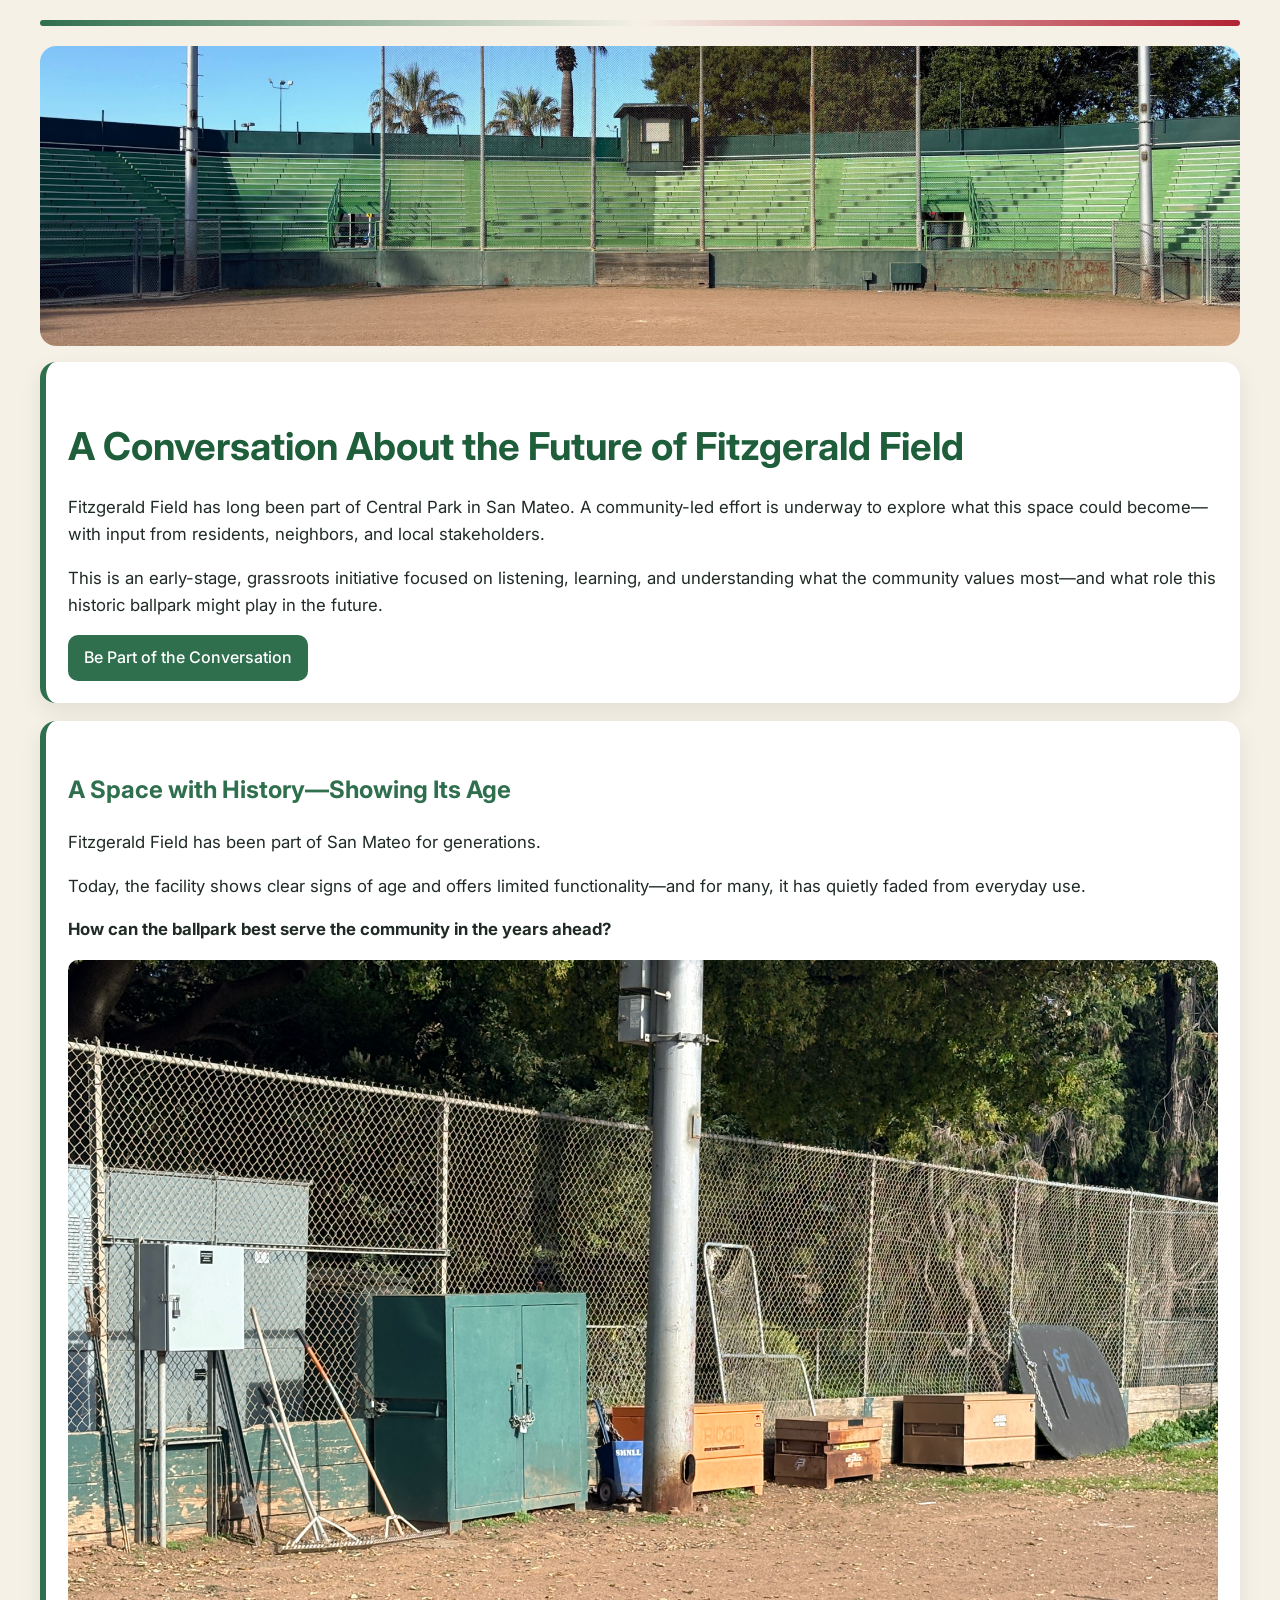
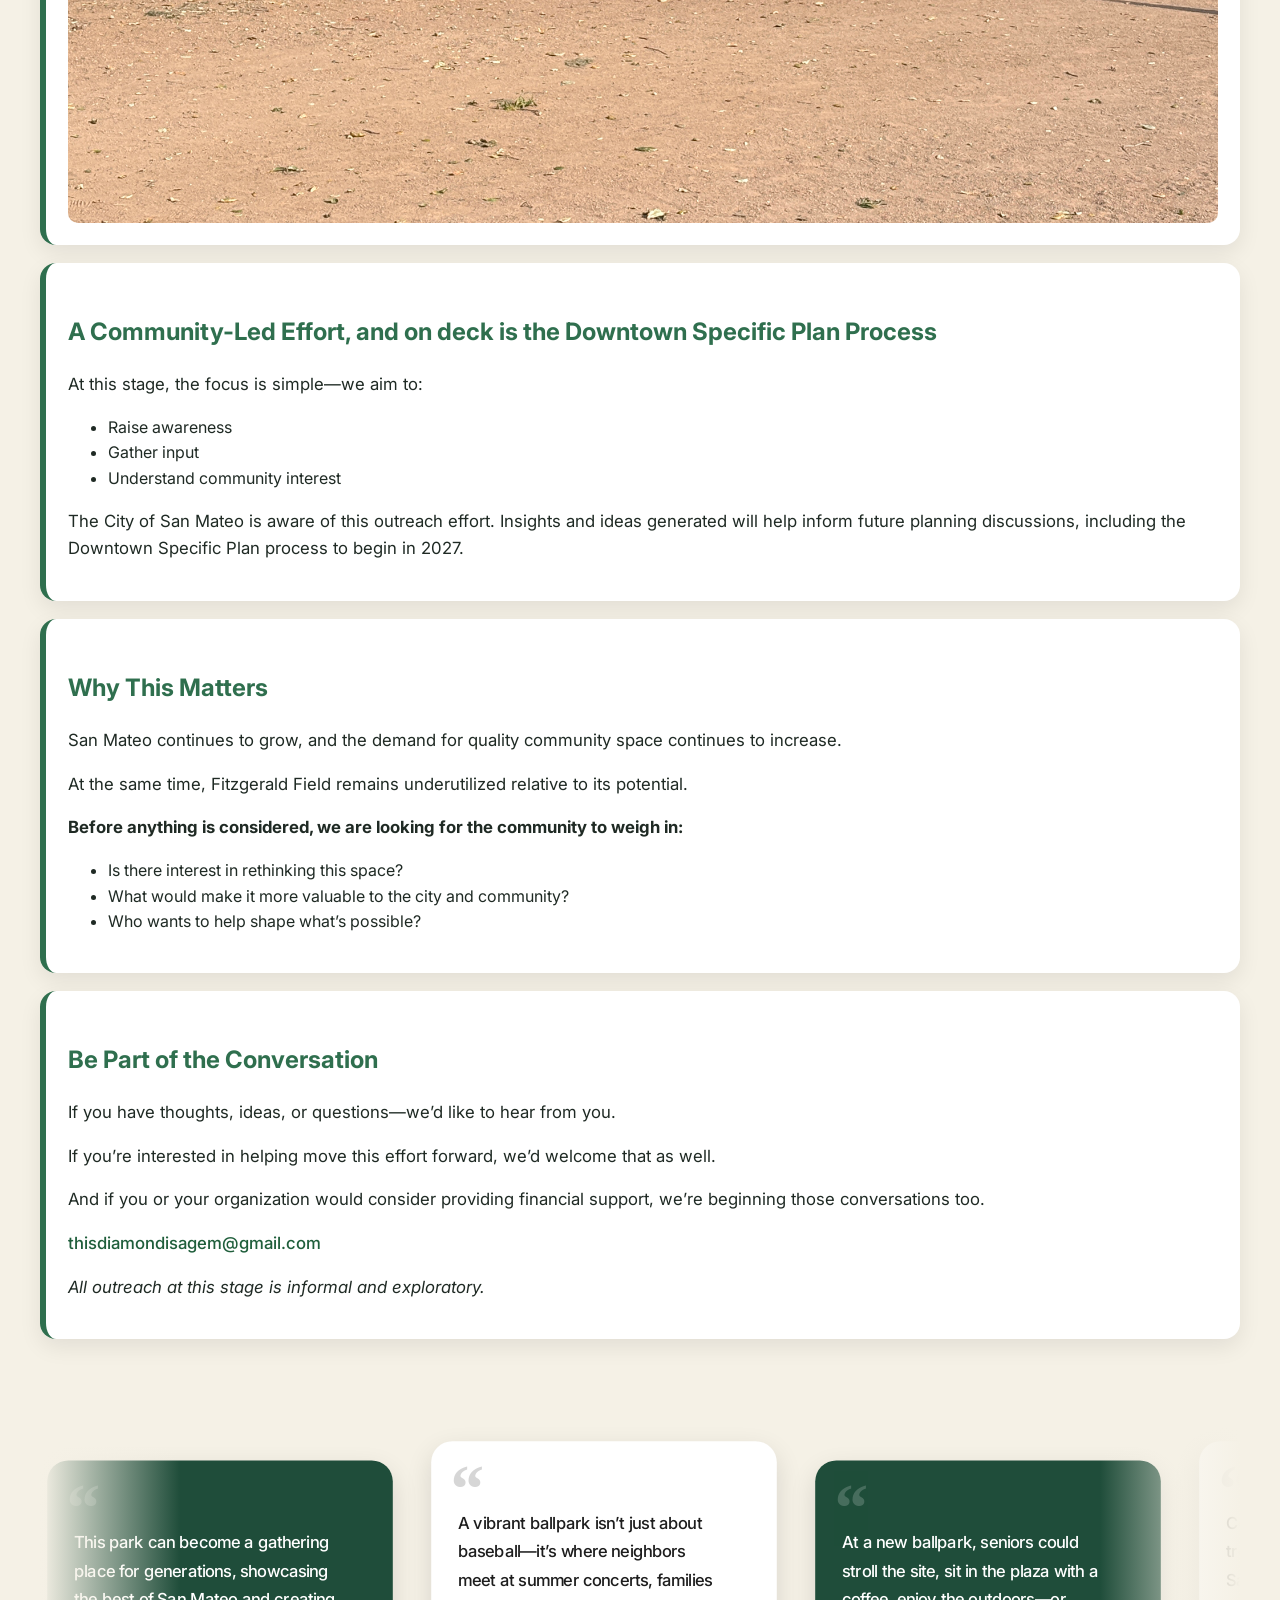
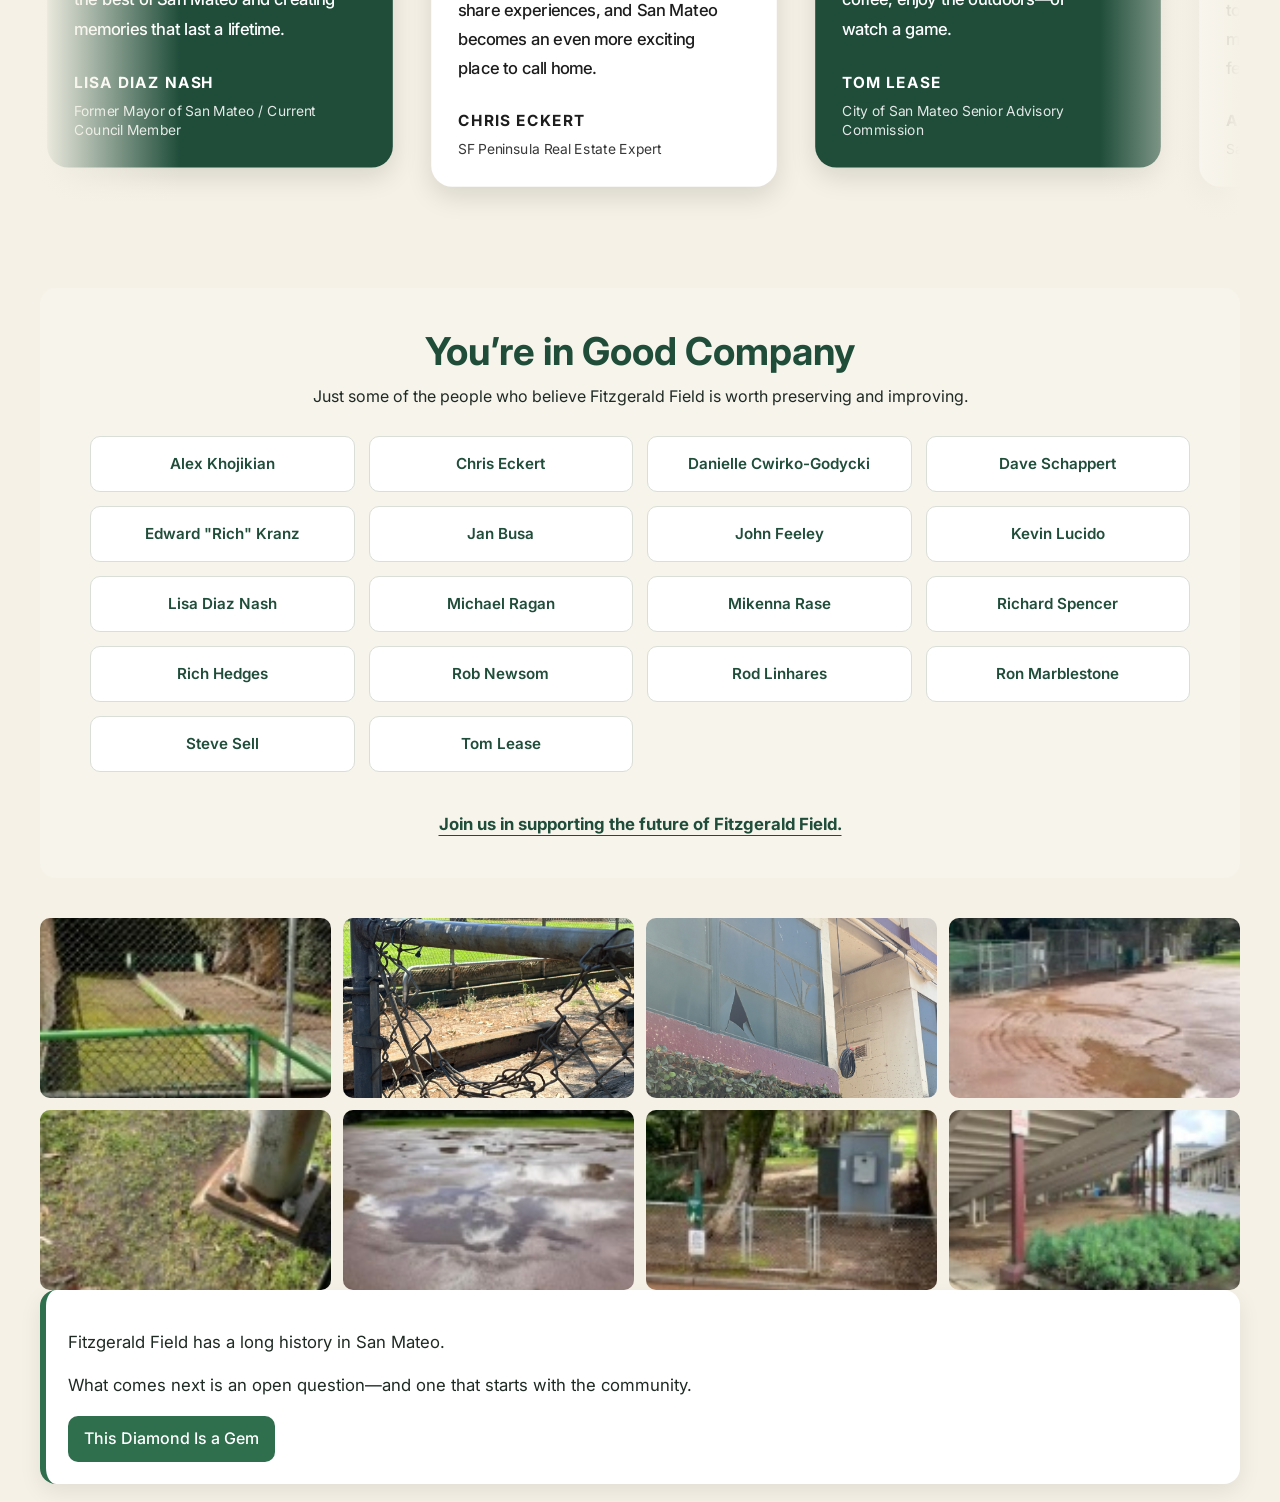
==== index.html @ d3d5087d "Update index.html" ====
<!DOCTYPE html>
<html lang="en">
<head>
  <meta charset="UTF-8" />
  <meta name="viewport" content="width=device-width, initial-scale=1.0"/>
  <title>This Diamond Is a Gem</title>
  <link rel="preload" as="image" href="field.jpg" fetchpriority="high">
  <link rel="preconnect" href="https://fonts.googleapis.com">
  <link rel="preconnect" href="https://fonts.gstatic.com" crossorigin>
  <link href="https://fonts.googleapis.com/css2?family=Inter:wght@400;500;600;700&display=swap" rel="stylesheet">
  <link rel="stylesheet" href="style.css">

  <style>
    .photo-grid {
      display: grid;
      grid-template-columns: repeat(4, 1fr);
      gap: 12px;
      margin-top: 40px;
    }

    .photo-grid img {
      width: 100%;
      height: 180px;
      object-fit: cover;
      border-radius: 10px;
    }

    @media (max-width: 768px) {
      .photo-grid {
        grid-template-columns: repeat(2, 1fr);
      }
    }

    /* QUOTE CAROUSEL */

    .quote-carousel-section {
      width: 100%;
      overflow: hidden;
      margin: 60px 0;
      position: relative;
    }

    .quote-carousel-track {
      display: flex;
      gap: 24px;
      width: max-content;
      animation: scrollQuotes 60s linear infinite;
      padding: 10px 0;
    }

    .quote-carousel-track:hover {
      animation-play-state: paused;
    }

    .quote-card {
      width: 360px;
      min-width: 360px;
      max-width: 360px;
      border-radius: 22px;
      padding: 34px 28px 28px;
      box-sizing: border-box;
      position: relative;
      display: flex;
      flex-direction: column;
      justify-content: space-between;
      min-height: 320px;
      box-shadow: 0 10px 28px rgba(0,0,0,0.12);
    }

    .quote-card.green {
      background: #1f4d3a;
      color: white;
    }

    .quote-card.white {
      background: white;
      color: #1d1d1d;
    }

    .quote-mark {
      font-size: 70px;
      line-height: 1;
      opacity: 0.18;
      position: absolute;
      top: 16px;
      left: 20px;
      font-weight: 700;
    }

    .quote-text {
      font-size: 1.08rem;
      line-height: 1.75;
      font-weight: 500;
      margin-top: 36px;
      margin-bottom: 28px;
      position: relative;
      z-index: 2;
    }

    .quote-attribution {
      margin-top: auto;
    }

    .quote-name {
      font-size: 1rem;
      font-weight: 700;
      margin-bottom: 6px;
    }

    .quote-role {
      font-size: 0.9rem;
      line-height: 1.45;
      opacity: 0.88;
    }

    @keyframes scrollQuotes {
      0% {
        transform: translateX(0);
      }

      100% {
        transform: translateX(-50%);
      }
    }

    @media (max-width: 768px) {
      .quote-card {
        width: 300px;
        min-width: 300px;
        max-width: 300px;
        min-height: 340px;
      }

      .quote-text {
        font-size: 1rem;
      }
    }

    /* SUPPORTERS SECTION */

    .supporters-section {
      margin: 40px 0;
      padding: 40px 20px;
      background: #f7f4ec;
      border-radius: 16px;
      text-align: center;
      font-family: inherit;
      box-sizing: border-box;
    }

    .supporters-section h2 {
      color: #1f4d3a;
      font-family: inherit;
      font-size: clamp(1.7rem, 3vw, 2.4rem);
      line-height: 1.2;
      margin: 0 0 10px;
    }

    .supporters-subtitle {
      margin: 0 0 28px;
      font-size: 1rem;
      line-height: 1.5;
    }

    .supporters-grid {
      display: grid;
      grid-template-columns: repeat(4, minmax(0, 1fr));
      gap: 14px;
      max-width: 1100px;
      margin: 0 auto 30px;
      text-align: center;
    }

    .supporter-card {
      position: relative;
      overflow: visible;
      z-index: 1;
      background: #ffffff;
      border: 1px solid #d9ded7;
      border-radius: 10px;
      padding: 0;
      min-width: 0;
      box-sizing: border-box;
      color: #1f4d3a;
      text-align: center;
    }

    .supporter-card summary {
      list-style: none;
      cursor: pointer;
      display: flex;
      align-items: center;
      justify-content: center;
      min-height: 54px;
      padding: 12px 8px;
      box-sizing: border-box;
      color: #1f4d3a;
      font-family: inherit;
      font-size: 0.95rem;
      font-weight: 600;
      line-height: 1.3;
      overflow-wrap: anywhere;
    }

    .supporter-card summary::-webkit-details-marker {
      display: none;
    }

    .supporter-card summary::marker {
      content: "";
    }

    .supporter-card:hover,
    .supporter-card:focus-within,
    .supporter-card[open] {
      border-color: #1f4d3a;
      z-index: 100;
    }

    .supporter-popup {
      display: none;
      position: absolute;
      top: calc(100% + 7px);
      left: 50%;
      transform: translateX(-50%);
      width: max-content;
      max-width: min(300px, 80vw);
      box-sizing: border-box;
      padding: 14px 16px;
      border-radius: 10px;
      background: #1f4d3a;
      color: #ffffff;
      box-shadow: 0 8px 24px rgba(0,0,0,0.22);
      text-align: left;
      font-family: inherit;
      font-size: 0.88rem;
      font-weight: 400;
      line-height: 1.5;
      white-space: normal;
      z-index: 1000;
    }

    .supporter-popup strong {
      display: block;
      margin-bottom: 6px;
      font-size: 0.95rem;
      font-weight: 700;
    }

    /* DESKTOP: reliably display the title while hovering. */
@media (hover: hover) and (pointer: fine) {
  .supporters-grid .supporter-card:hover > .supporter-popup,
  .supporters-grid .supporter-card:focus-within > .supporter-popup {
    display: block !important;
    visibility: visible !important;
    opacity: 1 !important;
  }
}

/* TOUCHSCREEN: display the title when the card is open. */
.supporters-grid .supporter-card[open] > .supporter-popup {
  display: block !important;
  visibility: visible !important;
  opacity: 1 !important;
}

    .supporters-cta {
      display: inline-block;
      margin-top: 10px;
      color: #1f4d3a;
      font-family: inherit;
      font-size: 1.05rem;
      font-weight: 700;
      line-height: 1.5;
      text-decoration: underline;
      text-decoration-thickness: 1px;
      text-underline-offset: 5px;
    }

    .supporters-cta:hover {
      color: #326b50;
    }

    @media (max-width: 768px) {
      .supporters-section {
        padding: 24px 12px;
      }

      .supporters-grid {
        grid-template-columns: repeat(2, minmax(0, 1fr));
        gap: 8px;
      }

      .supporter-card summary {
        min-height: 48px;
        padding: 9px 5px;
        font-size: 0.88rem;
      }

      .supporters-cta {
        font-size: 1rem;
      }
    }
  </style>
</head>

<body>

<div class="container">

  <div class="accent-bar"></div>

  <!-- HERO -->
  <section class="hero">
    <img src="field.jpg" alt="Fitzgerald Field" fetchpriority="high" loading="eager">
    <div class="overlay"></div>

    <div class="hero-content">
      <h1>A Conversation About the Future of Fitzgerald Field</h1>

      <p>
        Fitzgerald Field has long been part of Central Park in San Mateo. A community-led effort is underway to explore what this space could become—with input from residents, neighbors, and local stakeholders.
      </p>

      <p>
        This is an early-stage, grassroots initiative focused on listening, learning, and understanding what the community values most—and what role this historic ballpark might play in the future.
      </p>

      <a href="mailto:thisdiamondisagem@gmail.com" class="btn">Be Part of the Conversation</a>
    </div>
  </section>

  <!-- REALITY -->
  <section class="card section">
    <h2>A Space with History—Showing Its Age</h2>

    <p>Fitzgerald Field has been part of San Mateo for generations.</p>

    <p>Today, the facility shows clear signs of age and offers limited functionality—and for many, it has quietly faded from everyday use.</p>

    <p><strong>How can the ballpark best serve the community in the years ahead?</strong></p>

    <img src="foulpole.jpeg" class="image" alt="Foul pole at Fitzgerald Field">
  </section>

  <!-- COMMUNITY EFFORT -->
  <section class="card section">
    <h2>A Community-Led Effort, and on deck is the Downtown Specific Plan Process</h2>

    <p>At this stage, the focus is simple—we aim to:</p>

    <ul>
      <li>Raise awareness</li>
      <li>Gather input</li>
      <li>Understand community interest</li>
    </ul>

    <p>The City of San Mateo is aware of this outreach effort. Insights and ideas generated will help inform future planning discussions, including the Downtown Specific Plan process to begin in 2027.</p>
  </section>

  <!-- WHY NOW -->
  <section class="card section">
    <h2>Why This Matters</h2>

    <p>San Mateo continues to grow, and the demand for quality community space continues to increase.</p>

    <p>At the same time, Fitzgerald Field remains underutilized relative to its potential.</p>

    <p><strong>Before anything is considered, we are looking for the community to weigh in:</strong></p>

    <ul>
      <li>Is there interest in rethinking this space?</li>
      <li>What would make it more valuable to the city and community?</li>
      <li>Who wants to help shape what’s possible?</li>
    </ul>
  </section>

  <!-- Be Part of the Conversation -->
  <section class="card section">
    <h2>Be Part of the Conversation</h2>

    <p>If you have thoughts, ideas, or questions—we’d like to hear from you.</p>

    <p>If you’re interested in helping move this effort forward, we’d welcome that as well.</p>

    <p>And if you or your organization would consider providing financial support, we’re beginning those conversations too.</p>

    <p class="email">
      <a href="mailto:thisdiamondisagem@gmail.com">thisdiamondisagem@gmail.com</a>
    </p>

    <p><em>All outreach at this stage is informal and exploratory.</em></p>
  </section>

  <!-- QUOTE CAROUSEL -->
  <section class="quote-carousel-section">

    <div class="quote-carousel-track">

      <!-- 1 -->
      <div class="quote-card green">
        <div class="quote-mark">“</div>

        <div class="quote-text">
          This park can become a gathering place for generations, showcasing the best of San Mateo and creating memories that last a lifetime.
        </div>

        <div class="quote-attribution">
          <div class="quote-name">Lisa Diaz Nash</div>
          <div class="quote-role">
            Former Mayor of San Mateo / Current Council Member
          </div>
        </div>
      </div>

      <!-- 2 -->
      <div class="quote-card white">
        <div class="quote-mark">“</div>

        <div class="quote-text">
          A vibrant ballpark isn’t just about baseball—it’s where neighbors meet at summer concerts, families share experiences, and San Mateo becomes an even more exciting place to call home.
        </div>

        <div class="quote-attribution">
          <div class="quote-name">Chris Eckert</div>
          <div class="quote-role">
            SF Peninsula Real Estate Expert
          </div>
        </div>
      </div>

      <!-- 3 -->
      <div class="quote-card green">
        <div class="quote-mark">“</div>

        <div class="quote-text">
          At a new ballpark, seniors could stroll the site, sit in the plaza with a coffee, enjoy the outdoors—or watch a game.
        </div>

        <div class="quote-attribution">
          <div class="quote-name">Tom Lease</div>
          <div class="quote-role">
            City of San Mateo Senior Advisory Commission
          </div>
        </div>
      </div>

      <!-- 4 -->
      <div class="quote-card white">
        <div class="quote-mark">“</div>

        <div class="quote-text">
          Central Park is perhaps the most treasured and visited public park in San Mateo and holds special value to the community due to its unique mix of amenities and historic features.
        </div>

        <div class="quote-attribution">
          <div class="quote-name">Alex Khojikian</div>
          <div class="quote-role">
            San Mateo City Manager
          </div>
        </div>
      </div>

      <!-- 5 -->
      <div class="quote-card green">
        <div class="quote-mark">“</div>

        <div class="quote-text">
          The ballpark has long been an important part of San Mateo’s community identity and downtown character.
        </div>

        <div class="quote-attribution">
          <div class="quote-name">Mikenna Rase</div>
          <div class="quote-role">
            Community Member, San Mateo
          </div>
        </div>
      </div>

      <!-- 6 -->
      <div class="quote-card white">
        <div class="quote-mark">“</div>

        <div class="quote-text">
          San Mateo deserves a multi-use field that reflects the pride of this community—for all sports, events, and activities.
        </div>

        <div class="quote-attribution">
          <div class="quote-name">Kevin Lucido</div>
          <div class="quote-role">
            40+ year resident of San Mateo
          </div>
        </div>
      </div>

      <!-- DUPLICATES FOR SEAMLESS LOOP -->

      <!-- 1 DUP -->
      <div class="quote-card green">
        <div class="quote-mark">“</div>

        <div class="quote-text">
          This park should be a gathering place for generations, showcasing the best of San Mateo and creating memories that last a lifetime.
        </div>

        <div class="quote-attribution">
          <div class="quote-name">Lisa Diaz Nash</div>
          <div class="quote-role">
            Former Mayor of San Mateo / Current Council Member
          </div>
        </div>
      </div>

      <!-- 2 DUP -->
      <div class="quote-card white">
        <div class="quote-mark">“</div>

        <div class="quote-text">
          A vibrant ballpark isn’t just about baseball—it’s where neighbors meet at summer concerts, families share experiences, and San Mateo becomes an even more exciting place to call home.
        </div>

        <div class="quote-attribution">
          <div class="quote-name">Chris Eckert</div>
          <div class="quote-role">
            SF Peninsula Real Estate Expert
          </div>
        </div>
      </div>

      <!-- 3 DUP -->
      <div class="quote-card green">
        <div class="quote-mark">“</div>

        <div class="quote-text">
          At a new ballpark, seniors would love to stroll the site, sit in the plaza with a coffee, enjoy the outdoors—or watch a game.
        </div>

        <div class="quote-attribution">
          <div class="quote-name">Tom Lease</div>
          <div class="quote-role">
            City of San Mateo Senior Advisory Commission
          </div>
        </div>
      </div>

      <!-- 4 DUP -->
      <div class="quote-card white">
        <div class="quote-mark">“</div>

        <div class="quote-text">
          This new ballpark could be an iconic centerpiece for San Mateo—a community that thrives, lives well, and benefits from smart investments that strengthen our neighborhoods for the long term.
        </div>

        <div class="quote-attribution">
          <div class="quote-name">Alex Khojikian</div>
          <div class="quote-role">
            San Mateo City Manager
          </div>
        </div>
      </div>

      <!-- 5 DUP -->
      <div class="quote-card green">
        <div class="quote-mark">“</div>

        <div class="quote-text">
          The new stadium should be nothing less than the crown jewel of an already star-studded line up of ballparks and community recreation centers throughout the city of San Mateo.
        </div>

        <div class="quote-attribution">
          <div class="quote-name">Marie Sylva</div>
          <div class="quote-role">
            Acting Director of Parks and Recreation, San Mateo
          </div>
        </div>
      </div>

      <!-- 6 DUP -->
      <div class="quote-card white">
        <div class="quote-mark">“</div>

        <div class="quote-text">
          San Mateo deserves a ballpark that reflects the pride of this community—for sports, events, and future generations.
        </div>

        <div class="quote-attribution">
          <div class="quote-name">Kevin Lucido</div>
          <div class="quote-role">
            40+ year resident of San Mateo
          </div>
        </div>
      </div>

    </div>
  </section>

  <!-- SUPPORTERS -->
  <section class="supporters-section">
    <h2>You’re in Good Company</h2>
    <p class="supporters-subtitle">Just some of the people who believe Fitzgerald Field is worth preserving and improving.</p>

    <div class="supporters-grid">

      <details class="supporter-card">
        <summary>Alex Khojikian</summary>
        <div class="supporter-popup"><strong>Alex Khojikian</strong>San Mateo City Manager</div>
      </details>

      <details class="supporter-card">
        <summary>Chris Eckert</summary>
        <div class="supporter-popup"><strong>Chris Eckert</strong>SF Peninsula Real Estate Expert</div>
      </details>

      <details class="supporter-card">
        <summary>Danielle Cwirko-Godycki</summary>
        <div class="supporter-popup"><strong>Danielle Cwirko-Godycki</strong>San Mateo City Councilmember, District 4</div>
      </details>

      <details class="supporter-card">
        <summary>Dave Schappert</summary>
        <div class="supporter-popup"><strong>Chris Eckert</strong>Retired PG&E Troubleman of 40 years, and 50-year resident of San Mateo</div>
      </details>
      
      <details class="supporter-card">
        <summary>Edward "Rich" Kranz</summary>
        <div class="supporter-popup"><strong>Chris Eckert</strong>Chair, City of San Mateo Sustainability and Infrastructure Commission</div>
      </details>
      
      <details class="supporter-card">
        <summary>Jan Busa</summary>
        <div class="supporter-popup"><strong>Chris Eckert</strong>Board of Directors, San Mateo Sister City Toyonaka</div>
      </details>
      
      <details class="supporter-card">
        <summary>John Feeley</summary>
        <div class="supporter-popup"><strong>John Feeley</strong>Board Member, SF Giants Community Fund<br>Minority Owner, Stockton Ports (Minor League Baseball Team)</div>
      </details>

      <details class="supporter-card">
        <summary>Kevin Lucido</summary>
        <div class="supporter-popup"><strong>Kevin Lucido</strong>40+ year resident of San Mateo</div>
      </details>

      <details class="supporter-card">
        <summary>Lisa Diaz Nash</summary>
        <div class="supporter-popup"><strong>Lisa Diaz Nash</strong>Former Mayor of San Mateo / Current Council Member</div>
      </details>

      <details class="supporter-card">
        <summary>Michael Ragan</summary>
        <div class="supporter-popup"><strong>Chris Eckert</strong>President, Beresford Hillsdale Neighborhood Association  </div>
      </details>
      
      <details class="supporter-card">
        <summary>Mikenna Rase</summary>
        <div class="supporter-popup"><strong>Mikenna Rase</strong>Community Member</div>
      </details>

      <details class="supporter-card">
        <summary>Richard Spencer</summary>
        <div class="supporter-popup"><strong>Richard Spencer</strong>Former President, San Mateo Little League American<br>Board of Directors, West Coast Stock Car Motor Sports Hall of Fame</div>
      </details>

      <details class="supporter-card">
        <summary>Rich Hedges</summary>
        <div class="supporter-popup"><strong>Chris Eckert</strong>Former City of San Mateo Council Member
Current Member of San Mateo Police Department Neighborhood Watch Board </div>
      </details>
      
      <details class="supporter-card">
        <summary>Rob Newsom</summary>
        <div class="supporter-popup"><strong>Rob Newsom</strong>San Mateo City Councilmember, District 3; Former Mayor</div>
      </details>

      <details class="supporter-card">
        <summary>Rod Linhares</summary>
        <div class="supporter-popup"><strong>Rod Linhares</strong>District 5 Neighborhood Organizer</div>
      </details>

      <details class="supporter-card">
        <summary>Ron Marblestone</summary>
        <div class="supporter-popup"><strong>Ron Marblestone</strong>Former Planning Commissioner, City of San Mateo<br>Former President, San Mateo Little League American<br>Former President, San Mateo/Belmont Babe Ruth League<br>Partner, Branson, Brinkop, Griffith &amp; Campo</div>
      </details>

      <details class="supporter-card">
        <summary>Steve Sell</summary>
        <div class="supporter-popup"><strong>Steve Sell</strong>Aragon High School Athletic Director</div>
      </details>

      <details class="supporter-card">
        <summary>Tom Lease</summary>
        <div class="supporter-popup"><strong>Tom Lease</strong>City of San Mateo Senior Advisory Commission</div>
      </details>

    </div>

    <a class="supporters-cta" href="mailto:thisdiamondisagem@gmail.com">Join us in supporting the future of Fitzgerald Field.</a>
  </section>

  <!-- PHOTO GRID -->
  <section class="photo-grid">
    <img src="images/photo1.jpg" alt="photo1">
    <img src="images/photo2.jpg" alt="photo2">
    <img src="images/photo3.jpg" alt="photo3">
    <img src="images/photo4.jpg" alt="photo4">
    <img src="images/photo5.jpg" alt="photo5">
    <img src="images/photo6.jpg" alt="photo6">
    <img src="images/photo7.jpg" alt="photo7">
    <img src="images/photo8.jpg" alt="photo8">
  </section>

  <!-- FOOTER -->
  <section class="card section">
    <p>Fitzgerald Field has a long history in San Mateo.</p>

    <p>What comes next is an open question—and one that starts with the community.</p>

    <a href="mailto:thisdiamondisagem@gmail.com" class="btn">This Diamond Is a Gem</a>
  </section>

</div>

<script>
(function () {
  var cards = document.querySelectorAll(
    ".supporters-grid .supporter-card"
  );
  var desktopPointer = window.matchMedia(
    "(hover: hover) and (pointer: fine)"
  );

  function closeAllCards() {
    cards.forEach(function (card) {
      card.removeAttribute("open");
      var popup = card.querySelector(".supporter-popup");
      if (popup) {
        popup.style.removeProperty("display");
      }
    });
  }

  cards.forEach(function (card) {
    var summary = card.querySelector("summary");
    var popup = card.querySelector(".supporter-popup");

    /* Desktop: explicitly show the title on mouse entry. */
    card.addEventListener("mouseenter", function () {
      if (desktopPointer.matches && popup) {
        popup.style.setProperty("display", "block", "important");
      }
    });

    /* Desktop: hide the title when the mouse leaves. */
    card.addEventListener("mouseleave", function () {
      if (desktopPointer.matches && popup) {
        popup.style.removeProperty("display");
        card.removeAttribute("open");
      }
    });

    /* Touchscreen: tap a name to show or hide its title. */
    summary.addEventListener("click", function (event) {
      if (desktopPointer.matches) {
        return;
      }

      event.preventDefault();

      var wasOpen = card.hasAttribute("open");
      closeAllCards();

      if (!wasOpen) {
        card.setAttribute("open", "");
      }
    });
  });

  /* Touchscreen: tap outside the cards to close the title. */
  document.addEventListener("click", function (event) {
    if (
      !desktopPointer.matches &&
      !event.target.closest(".supporters-grid .supporter-card")
    ) {
      closeAllCards();
    }
  });
})();
</script>

</body>
</html>
---- style.css ----
body {
  margin: 0;
  font-family: "Inter", -apple-system, BlinkMacSystemFont, "Segoe UI", Roboto, Arial, sans-serif;
  background: #f5f1e6;
  color: #1f2a24;
  line-height: 1.6;
  overflow-x: hidden;
}

/* Layout */
.container {
  max-width: 1200px;
  margin: 0 auto;
  padding: 0 20px;
  text-align: left;
}

/* Accent bar */
.accent-bar {
  height: 6px;
  background: linear-gradient(
    90deg,
    #2f6f4e,
    #f5f1e6,
    #b22234
  );
  border-radius: 6px;
  margin: 20px 0;
}

/* HERO */
.hero {
  margin-bottom: 18px;
}

.hero img {
  width: 100%;
  height: 300px;
  object-fit: cover;
  border-radius: 16px;
  margin-bottom: 16px;
}

.hero-content {
  background: #ffffff;
  border-radius: 16px;
  padding: 22px;
  box-shadow: 0 8px 22px rgba(0,0,0,0.08);
  border-left: 6px solid #2f6f4e;
  text-align: left;
}

/* HEADINGS */
h1 {
  color: #1f5e3b;
  font-size: 2.4rem;
  margin-bottom: 10px;
  white-space: normal;
}

h2 {
  color: #2f6f4e;
  margin-top: 28px;
}

/* TEXT */
p {
  font-size: 1.05rem;
}

/* CARDS */
.card {
  background: #ffffff;
  border-radius: 16px;
  padding: 22px;
  margin-bottom: 18px;
  box-shadow: 0 8px 22px rgba(0,0,0,0.08);
  border-left: 6px solid #2f6f4e;
}

/* LINKS */
a {
  color: #1f5e3b;
  font-weight: 500;
  text-decoration: none;
}

/* BUTTONS */
button,
.btn {
  display: inline-block;
  background: #2f6f4e;
  color: #fff;
  border: none;
  padding: 10px 16px;
  border-radius: 10px;
  cursor: pointer;
  text-decoration: none;
  transition: background 0.25s ease;
}

button:hover,
.btn:hover {
  background: #24573c;
}

/* IMAGES */
img {
  max-width: 100%;
  height: auto;
  display: block;
  border-radius: 10px;
}

/* =========================================================
   QUOTE CAROUSEL
========================================================= */

.quote-carousel-section {
  position: relative;
  margin: 90px 0 80px;
  overflow: hidden;
  padding: 14px 0;
}

/* Edge fades */
.quote-carousel-section::before,
.quote-carousel-section::after {
  content: "";
  position: absolute;
  top: 0;
  width: 140px;
  height: 100%;
  z-index: 10;
  pointer-events: none;
}

.quote-carousel-section::before {
  left: 0;
  background: linear-gradient(
    to right,
    #f5f1e6 0%,
    rgba(245,241,230,0) 100%
  );
}

.quote-carousel-section::after {
  right: 0;
  background: linear-gradient(
    to left,
    #f5f1e6 0%,
    rgba(245,241,230,0) 100%
  );
}

/* Track */
.quote-carousel-track {
  display: flex;
  align-items: center;
  gap: 34px;

  width: max-content;

  animation: quoteScroll 120s linear infinite;
}

/* Pause animation on hover */
.quote-carousel-track:hover {
  animation-play-state: paused;
}

/* Quote Cards */
.quote-card {
  width: 760px;
  min-height: 355px;

  border-radius: 30px;
  padding: 56px 60px;

  position: relative;
  overflow: hidden;

  flex-shrink: 0;

  display: flex;
  flex-direction: column;
  justify-content: center;

  box-shadow:
    0 30px 60px rgba(0,0,0,0.08),
    0 10px 24px rgba(0,0,0,0.05);

  transform: scale(0.96);

  transition:
    transform 0.45s ease,
    box-shadow 0.45s ease;
}

/* Subtle lift */
.quote-card:hover {
  transform: scale(0.98) translateY(-4px);

  box-shadow:
    0 36px 72px rgba(0,0,0,0.10),
    0 12px 30px rgba(0,0,0,0.06);
}

/* Green Cards */
.quote-card.green {
  background: #1f5c4a;
  color: #ffffff;
}

/* White Cards */
.quote-card.white {
  background: #ffffff;
  color: #1f5c4a;
}

/* Large Graphic Quote Mark */
.quote-mark {
  position: absolute;

  top: -8px;
  left: 18px;

  font-family: Georgia, serif;
  font-size: 190px;
  line-height: 1;

  opacity: 0.11;

  pointer-events: none;
  user-select: none;
}

/* Quote Text */
.quote-text {
  position: relative;
  z-index: 2;

  font-size: 2.05rem;
  line-height: 1.45;
  font-weight: 500;

  letter-spacing: -0.03em;

  max-width: 92%;
}

/* Attribution */
.quote-attribution {
  position: relative;
  z-index: 2;

  margin-top: 42px;
}

.quote-name {
  font-size: 0.98rem;
  font-weight: 700;
  letter-spacing: 0.08em;
  text-transform: uppercase;
}

.quote-role {
  margin-top: 6px;

  font-size: 0.96rem;
  line-height: 1.45;

  opacity: 0.82;

  max-width: 90%;
}

/* Animation */
@keyframes quoteScroll {

  0% {
    transform: translateX(0);
  }

  100% {
    transform: translateX(-50%);
  }
}

/* PHOTO GRID */
.photo-grid {
  display: grid;
  grid-template-columns: repeat(4, 1fr);
  gap: 12px;
  margin-top: 40px;
}

.photo-grid img {
  width: 100%;
  height: 180px;
  object-fit: cover;
  border-radius: 10px;
}

/* =========================================================
   RESPONSIVE
========================================================= */

@media (max-width: 768px) {

  .photo-grid {
    grid-template-columns: repeat(2, 1fr);
  }

  .hero img {
    height: 220px;
  }

  .quote-carousel-section {
    margin: 70px 0 60px;
  }

  .quote-carousel-section::before,
  .quote-carousel-section::after {
    width: 50px;
  }

  .quote-carousel-track {
    gap: 20px;
  }

  .quote-card {
    width: 84vw;
    min-height: 310px;

    padding: 42px 34px;

    border-radius: 24px;
  }

  .quote-mark {
    font-size: 120px;

    top: 6px;
    left: 10px;
  }

  .quote-text {
    font-size: 1.42rem;
    line-height: 1.5;

    max-width: 100%;
  }

  .quote-attribution {
    margin-top: 30px;
  }

  .quote-name {
    font-size: 0.88rem;
  }

  .quote-role {
    font-size: 0.88rem;
  }
}
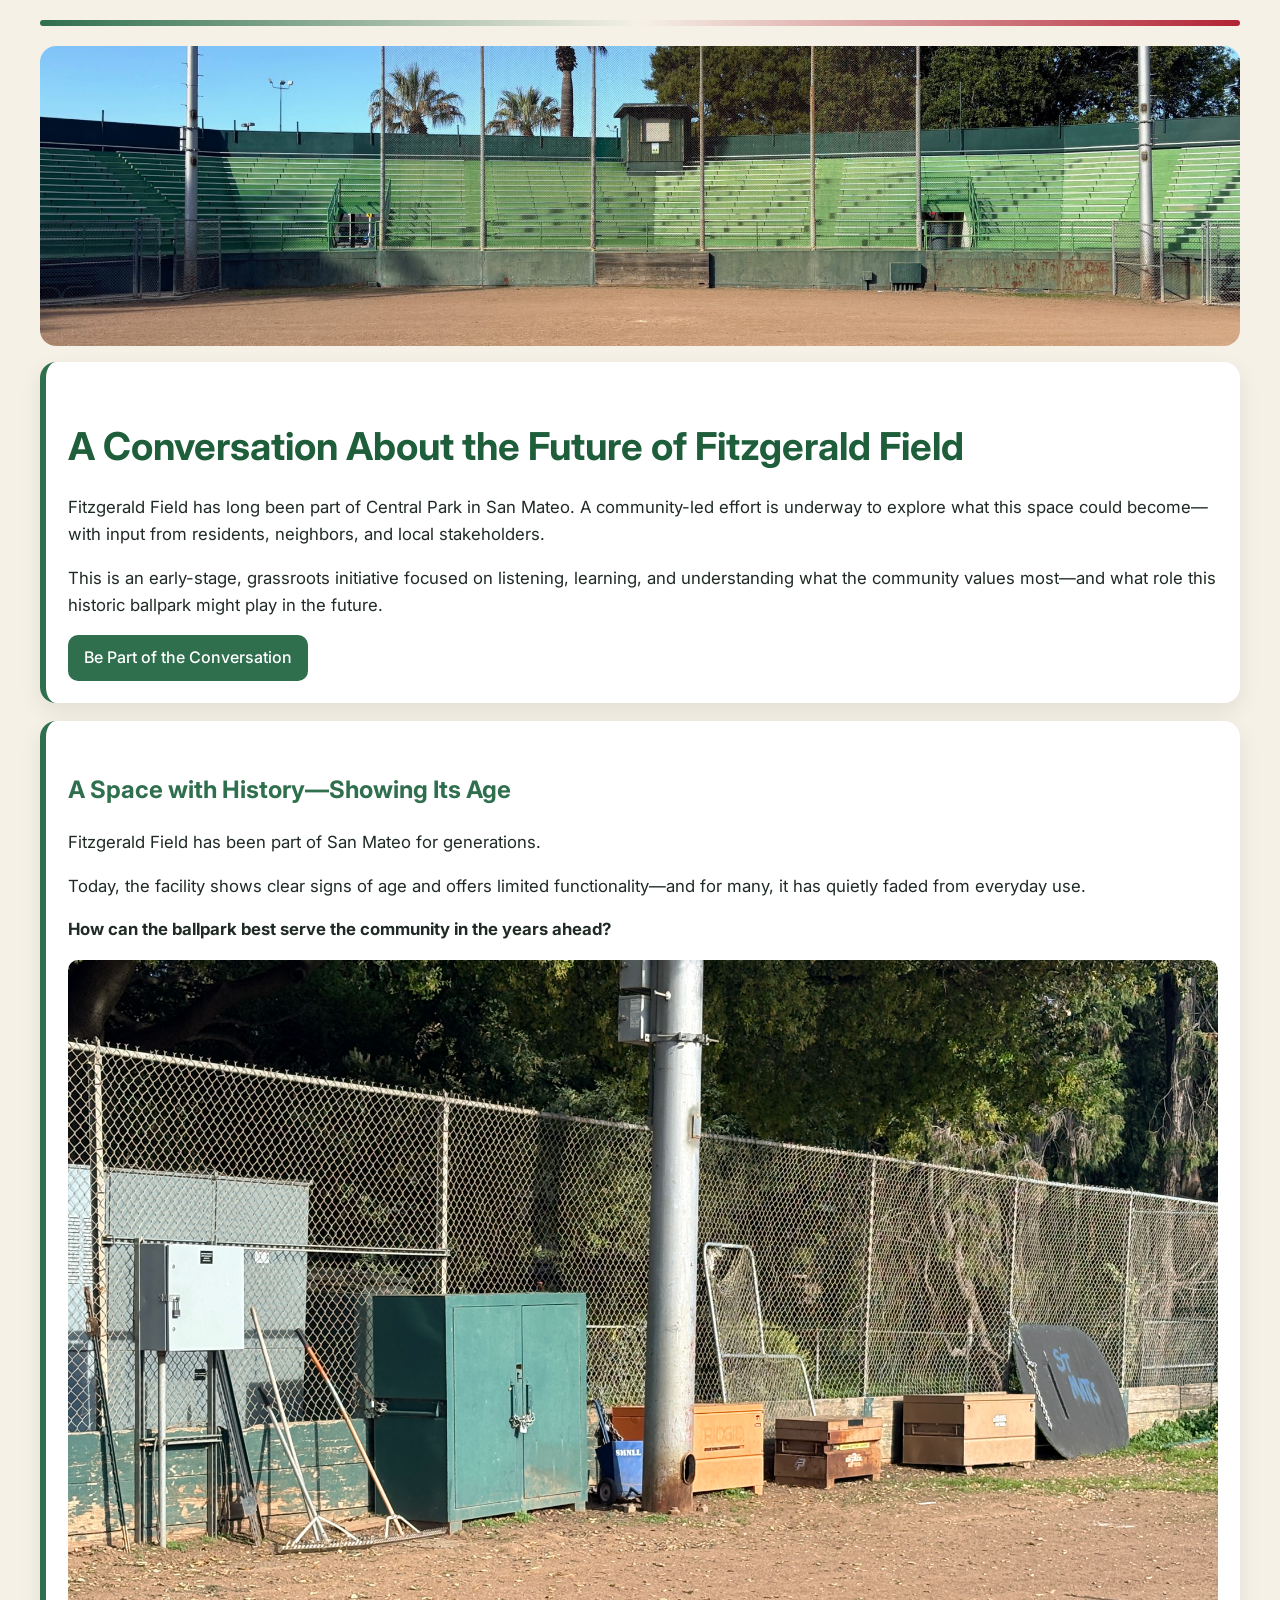
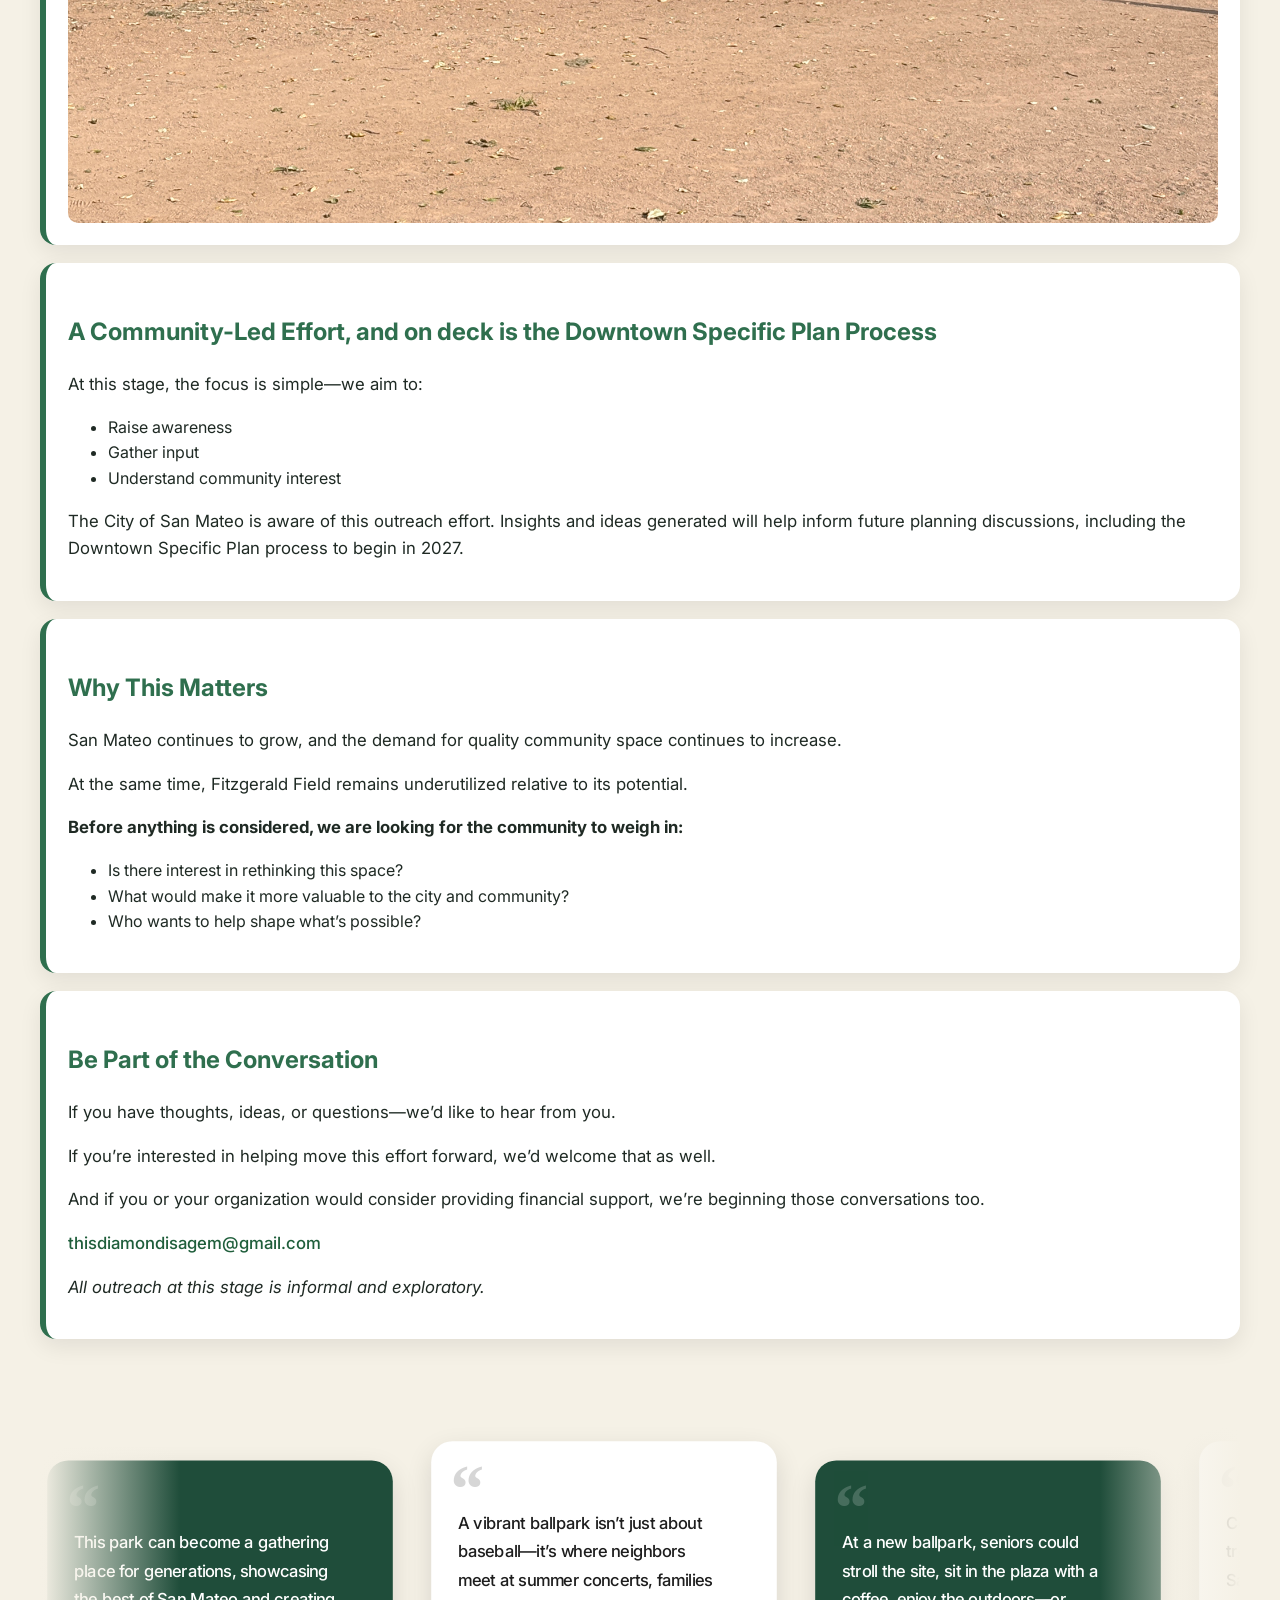
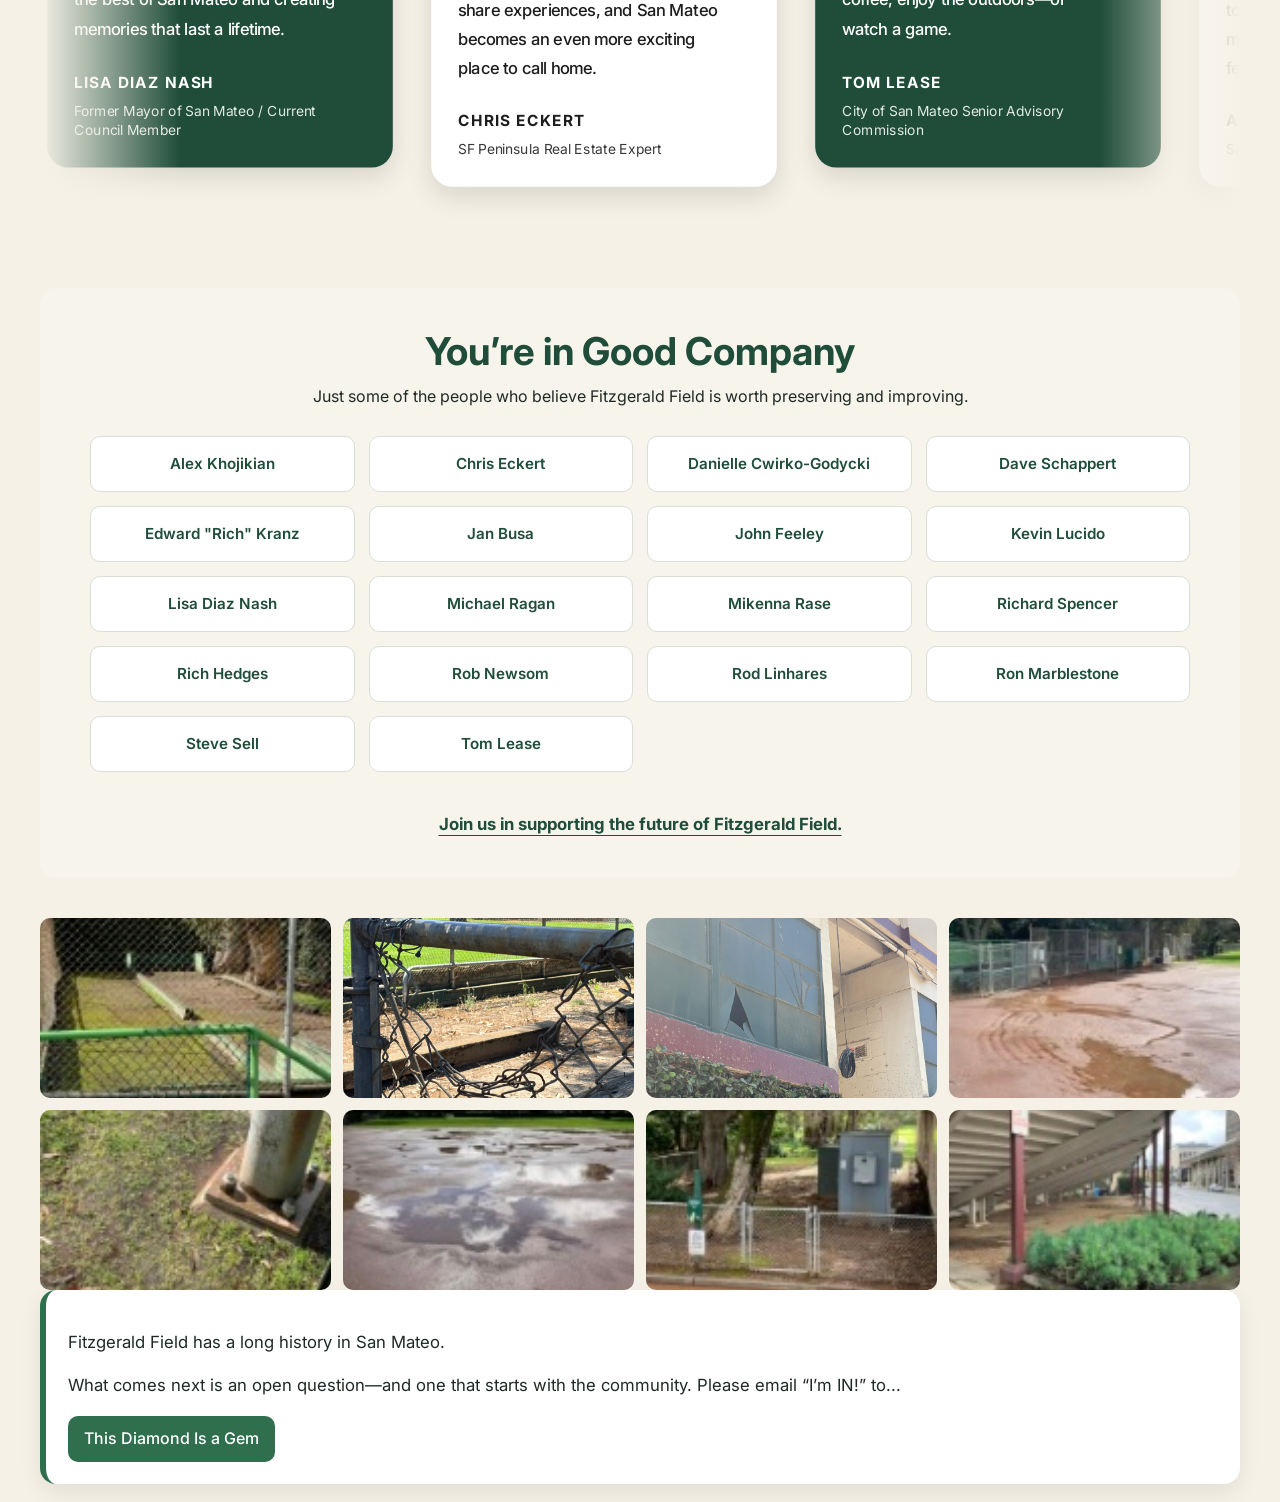
==== commit 1448629d: "Update index.html" ====
--- a/index.html
+++ b/index.html
@@ -714,7 +714,7 @@
   <section class="card section">
     <p>Fitzgerald Field has a long history in San Mateo.</p>
 
-    <p>What comes next is an open question—and one that starts with the community.</p>
+    <p>What comes next is an open question—and one that starts with the community. Please email “I’m IN!” to...</p>
 
     <a href="mailto:thisdiamondisagem@gmail.com" class="btn">This Diamond Is a Gem</a>
   </section>
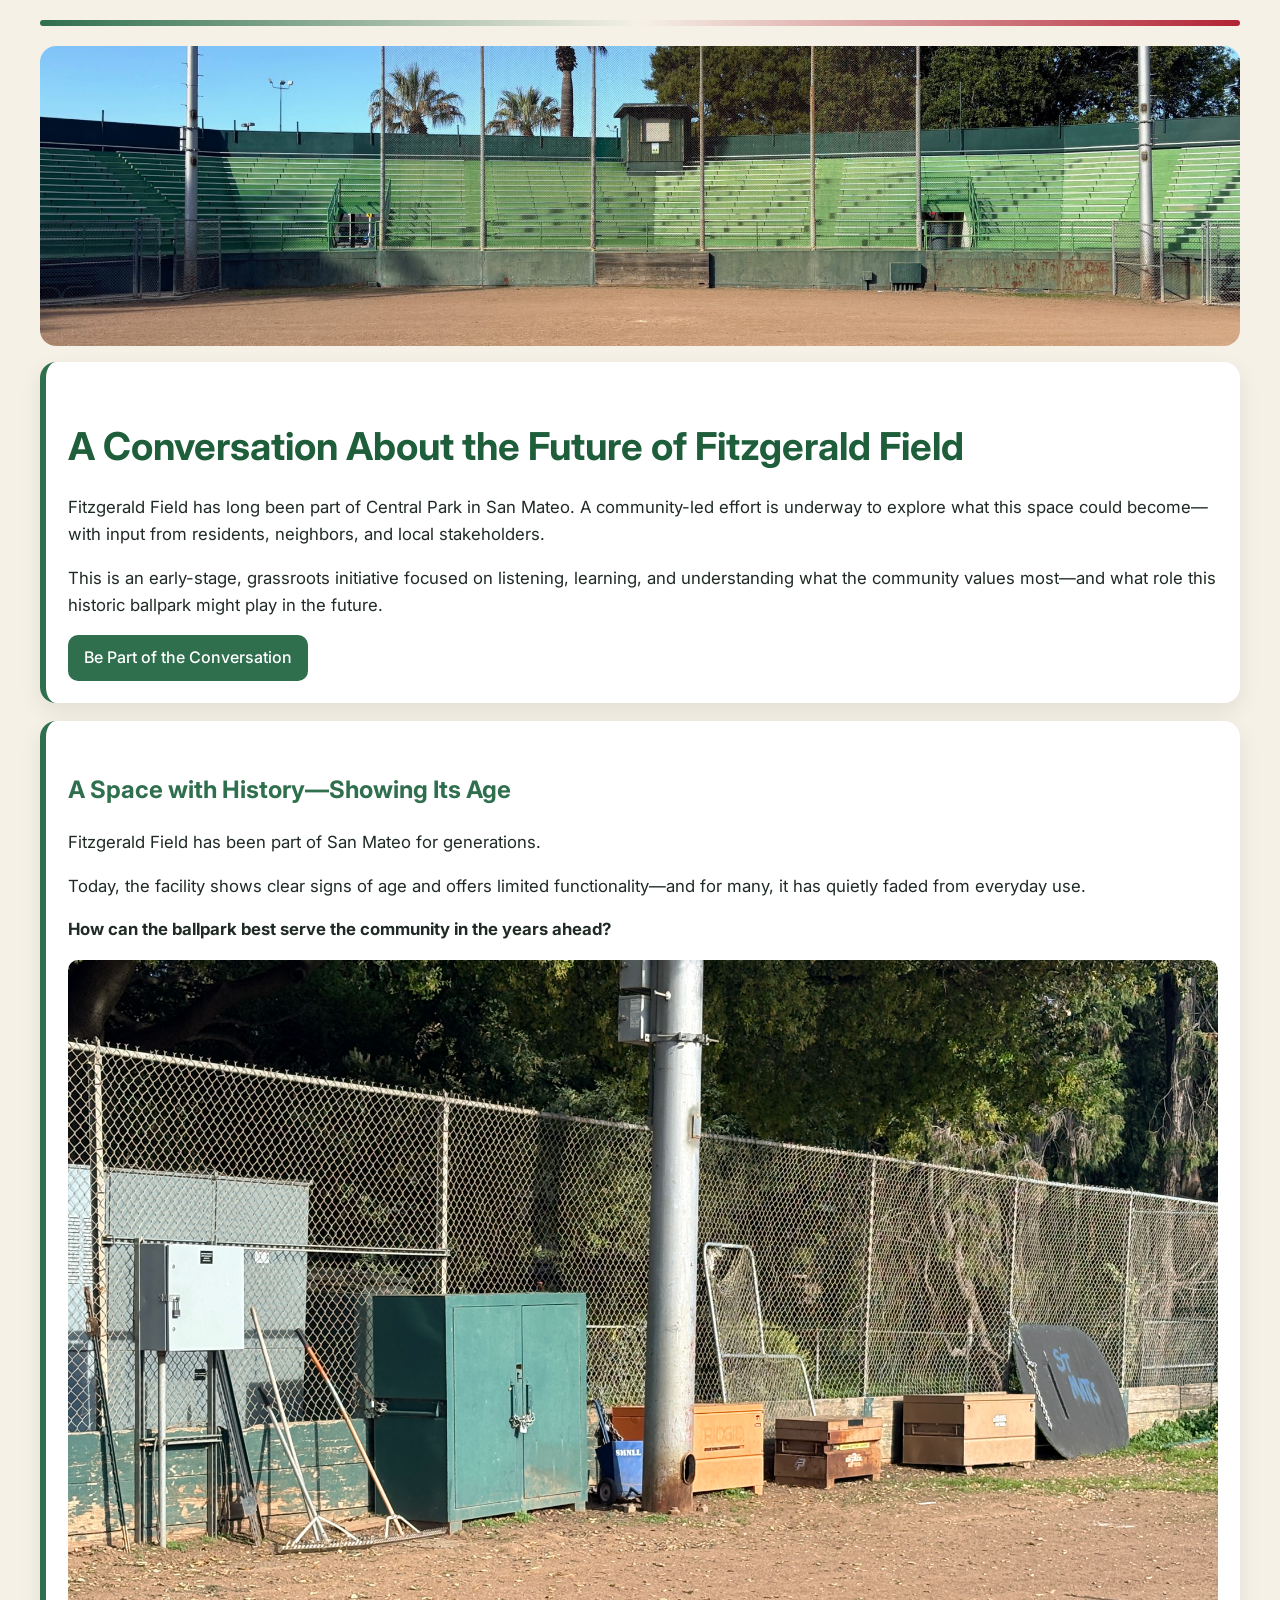
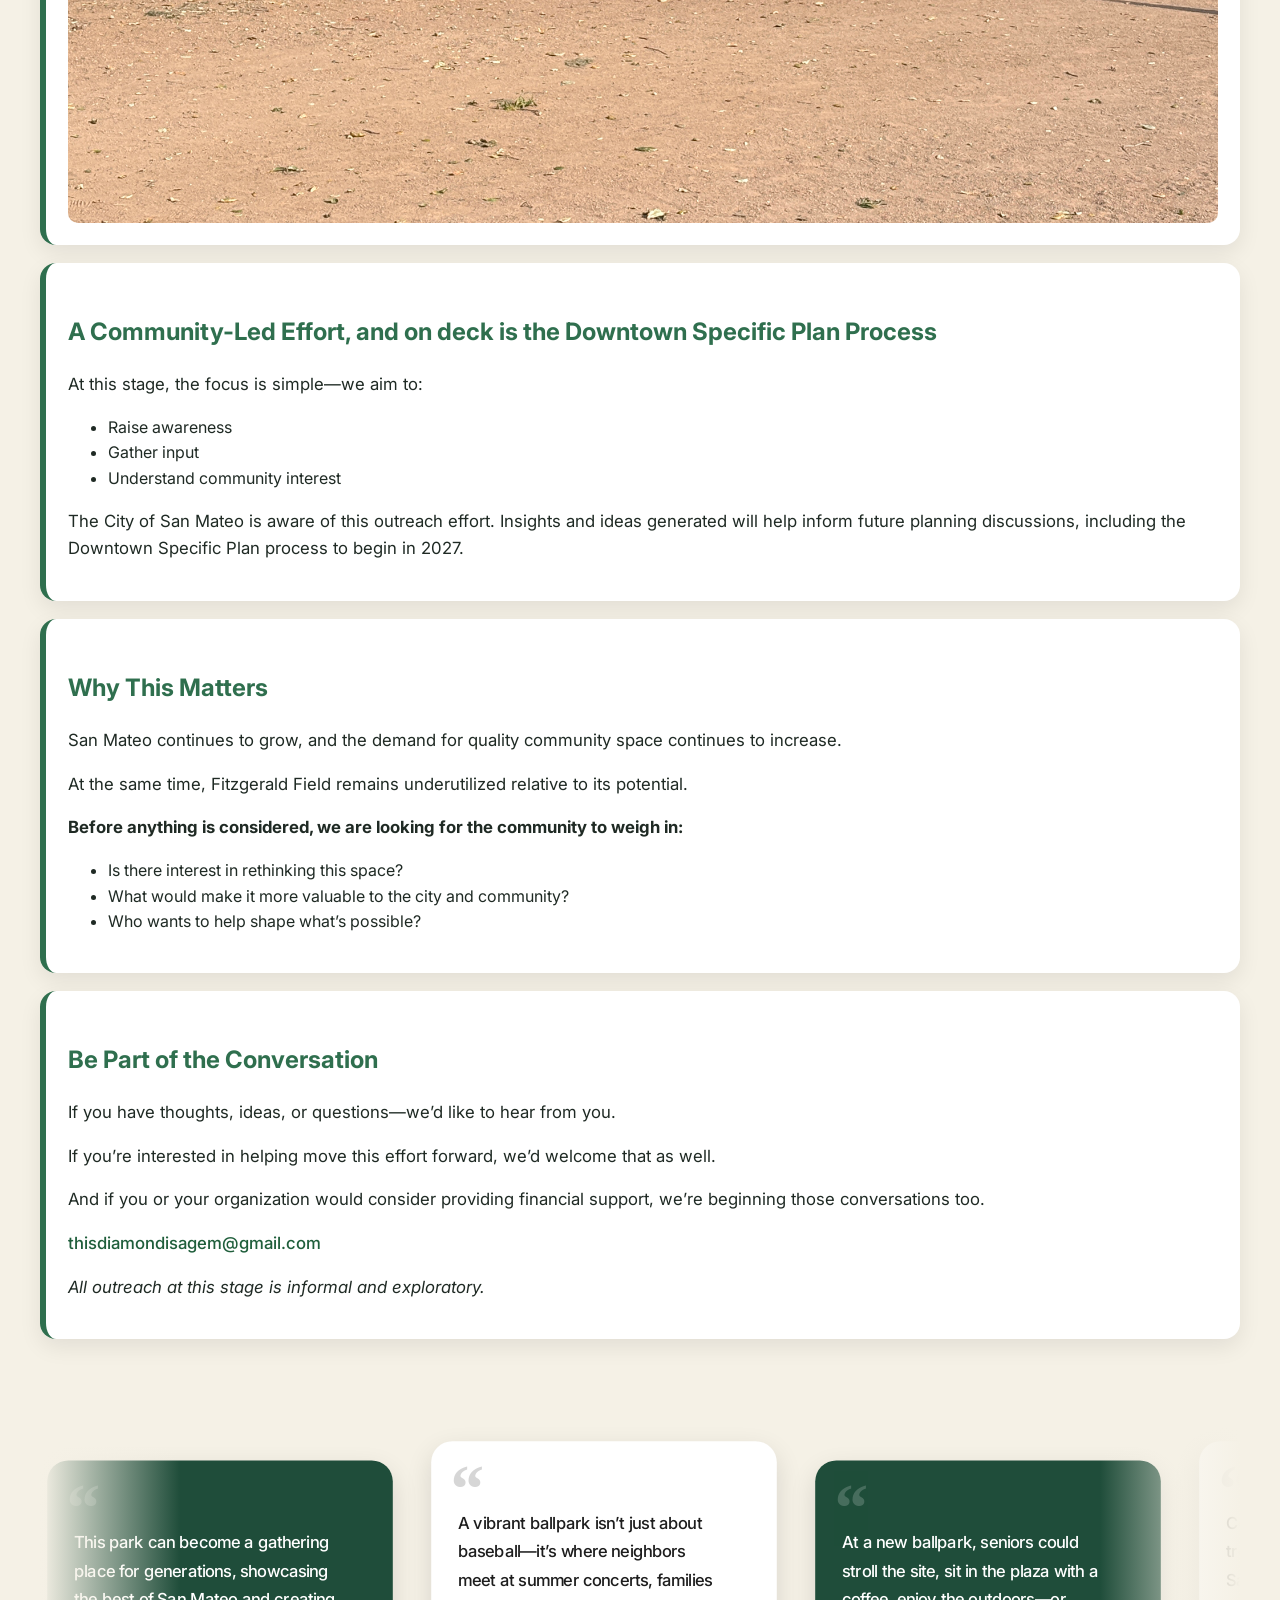
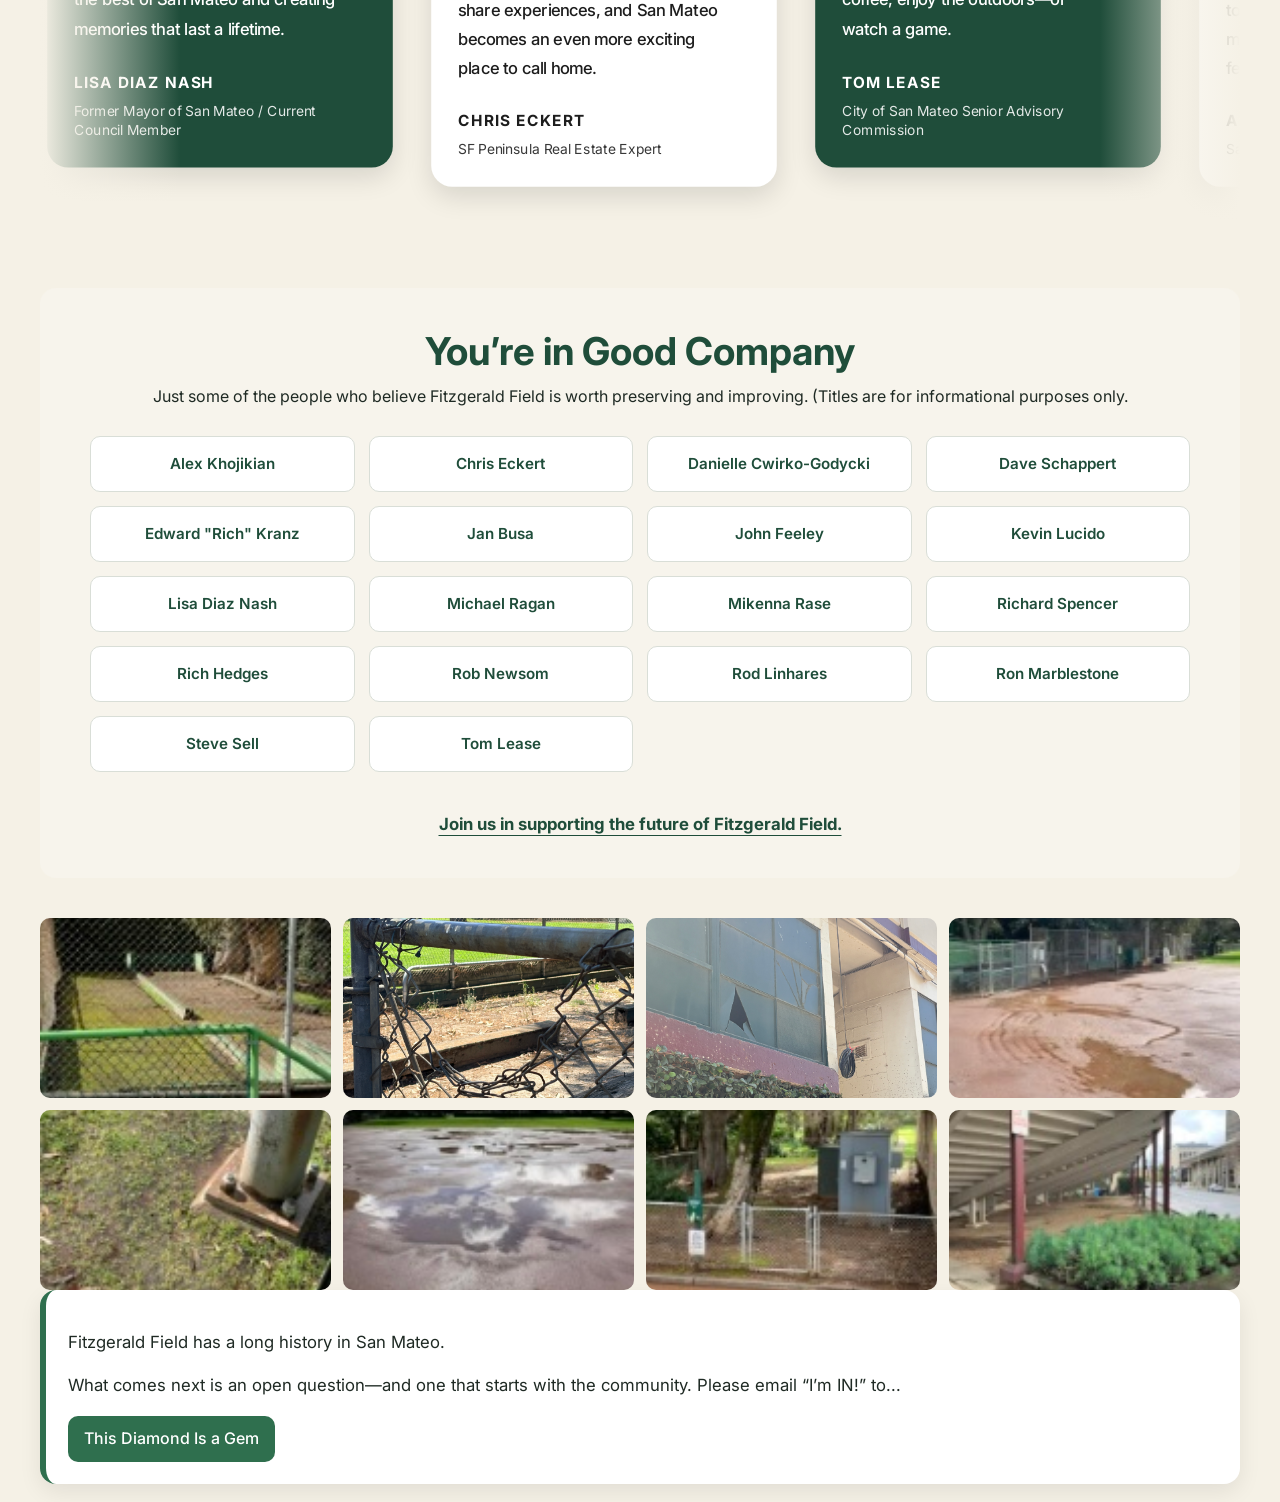
==== commit 6f182a5c: "Update index.html" ====
--- a/index.html
+++ b/index.html
@@ -598,7 +598,7 @@
   <!-- SUPPORTERS -->
   <section class="supporters-section">
     <h2>You’re in Good Company</h2>
-    <p class="supporters-subtitle">Just some of the people who believe Fitzgerald Field is worth preserving and improving.</p>
+    <p class="supporters-subtitle">Just some of the people who believe Fitzgerald Field is worth preserving and improving. (Titles are for informational purposes only.</p>
 
     <div class="supporters-grid">
 
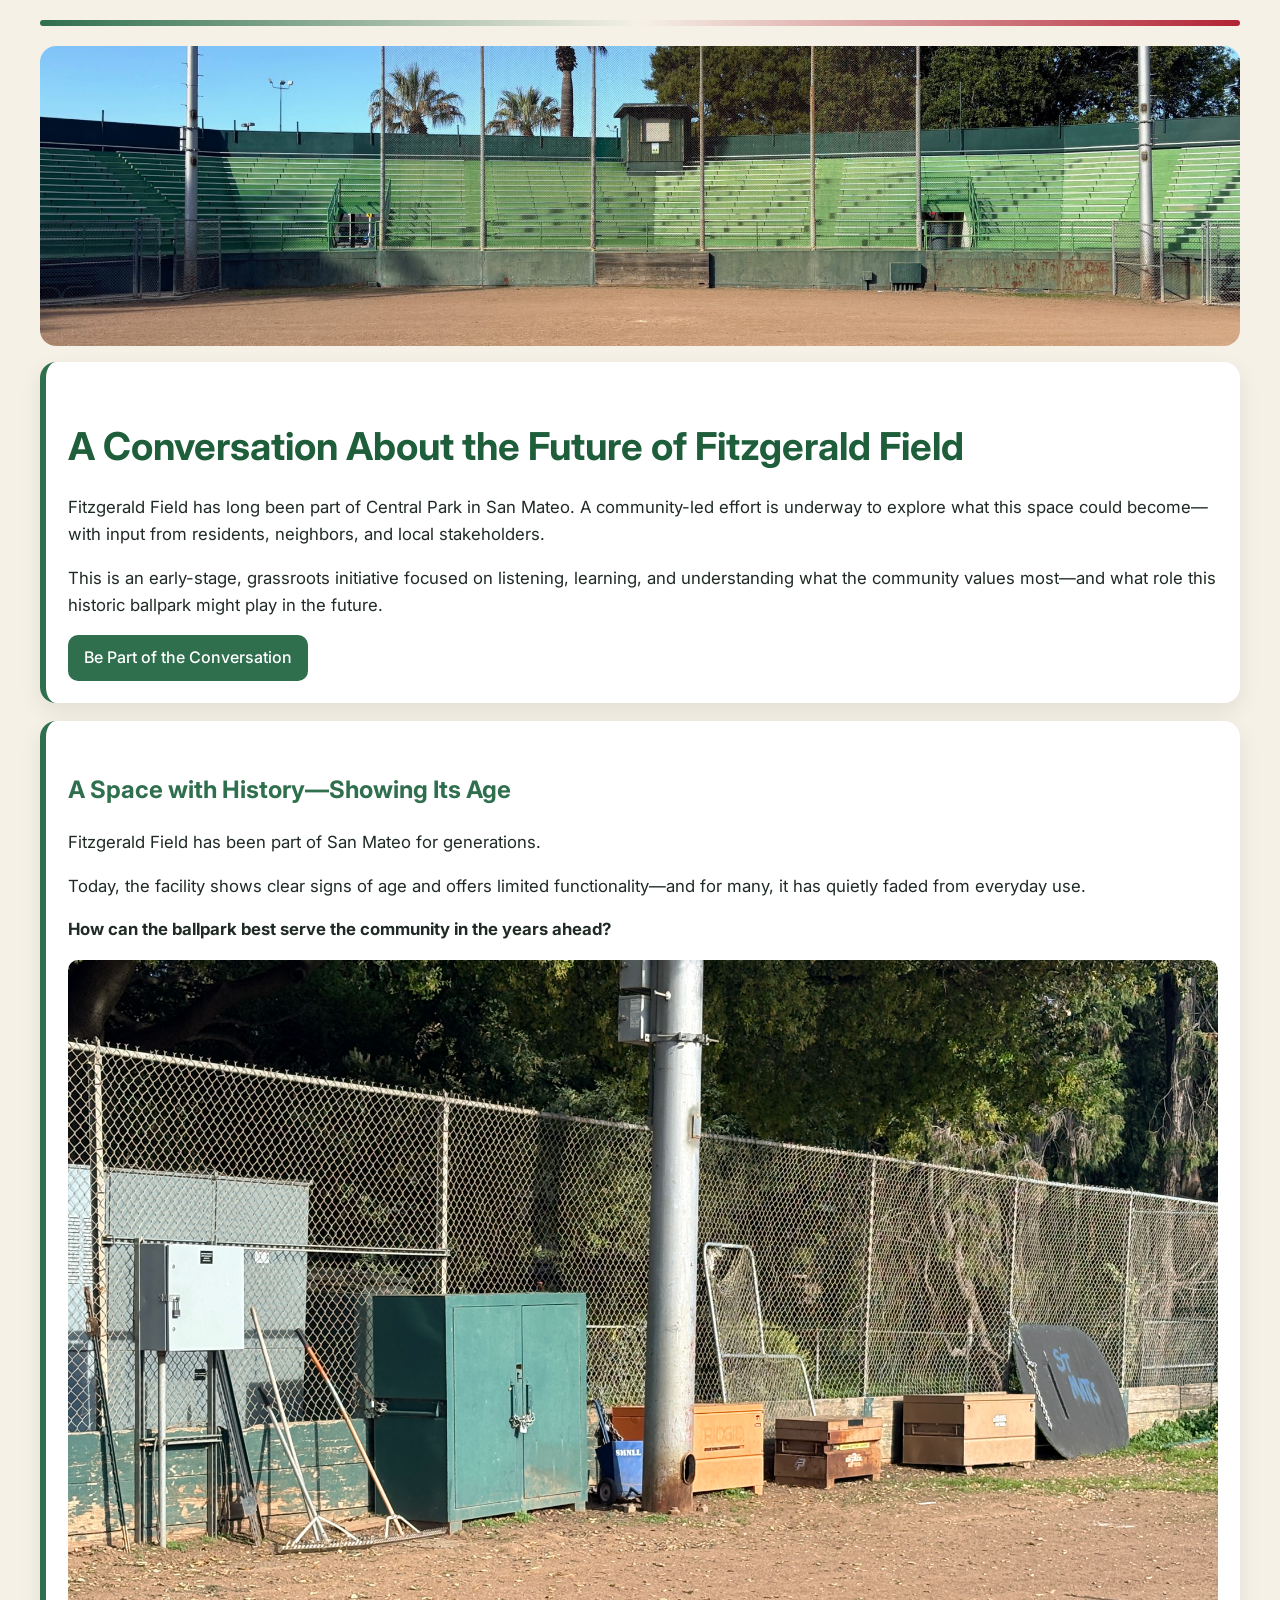
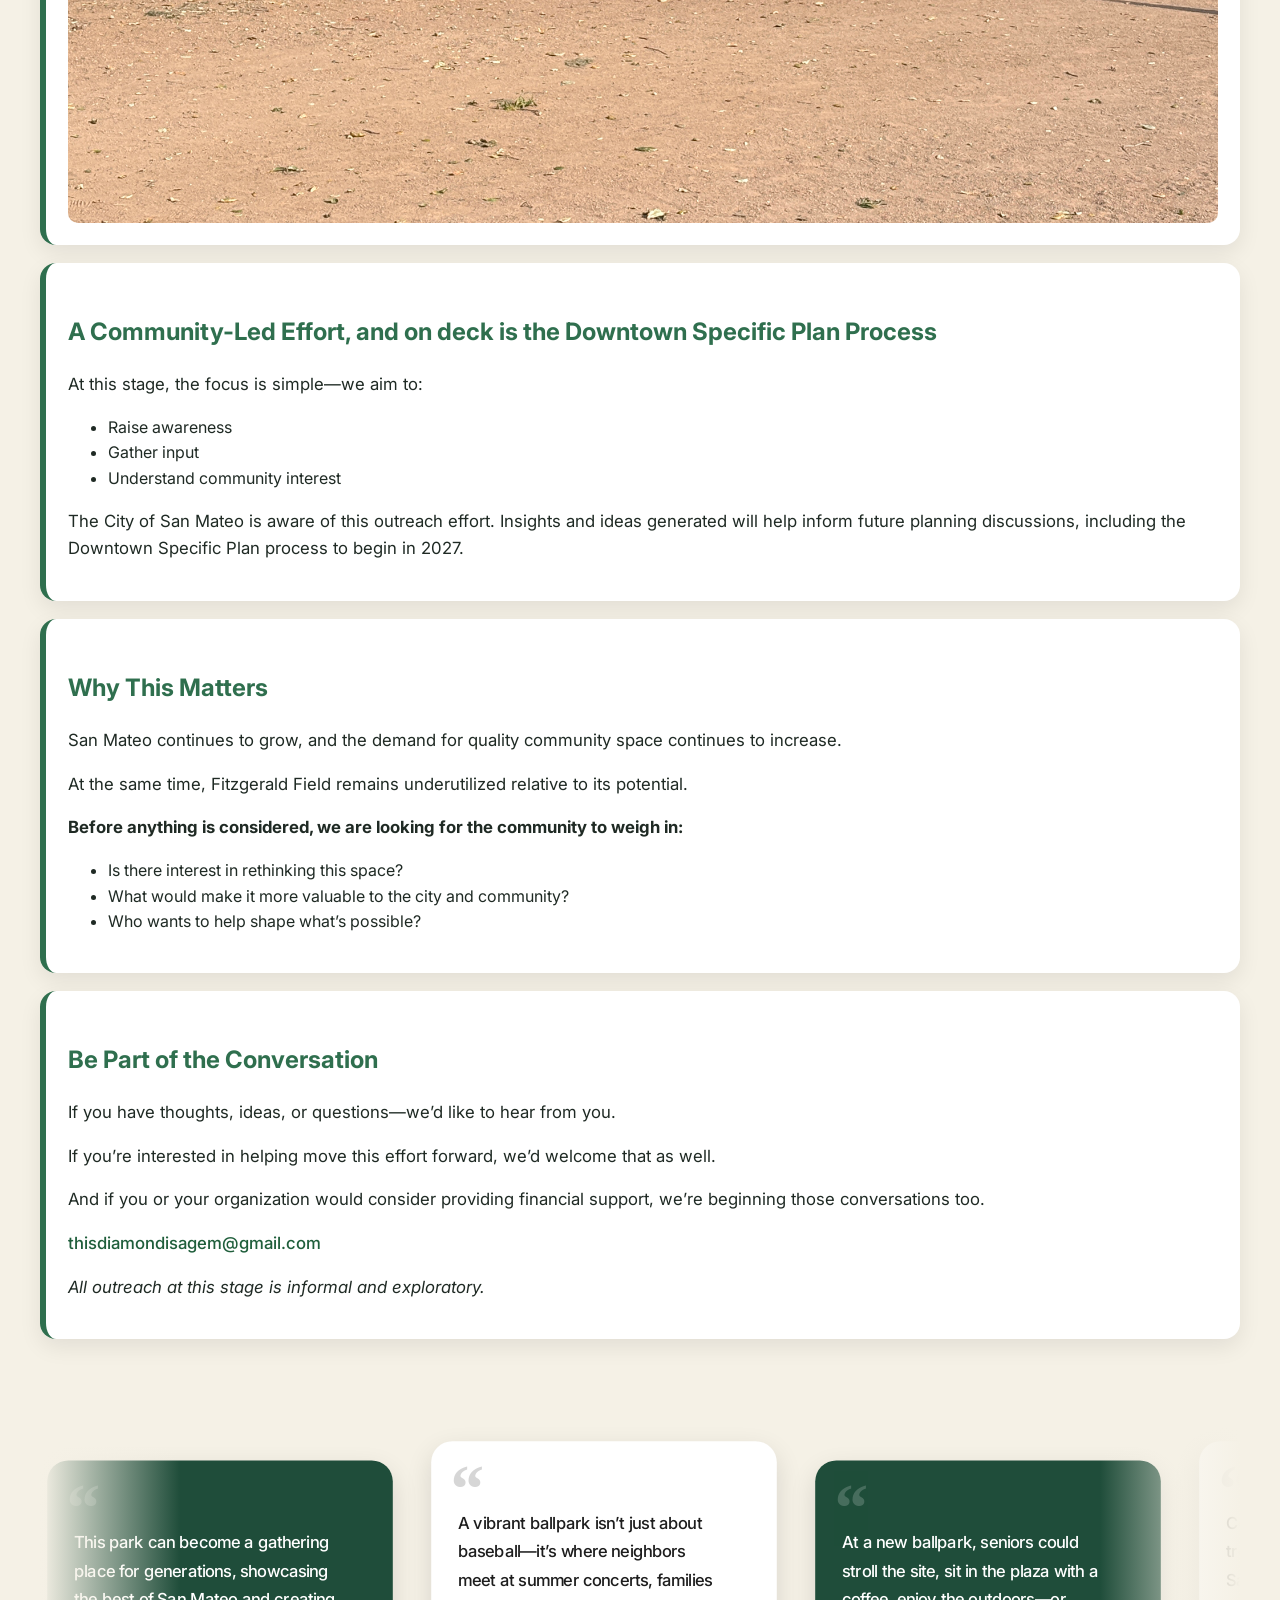
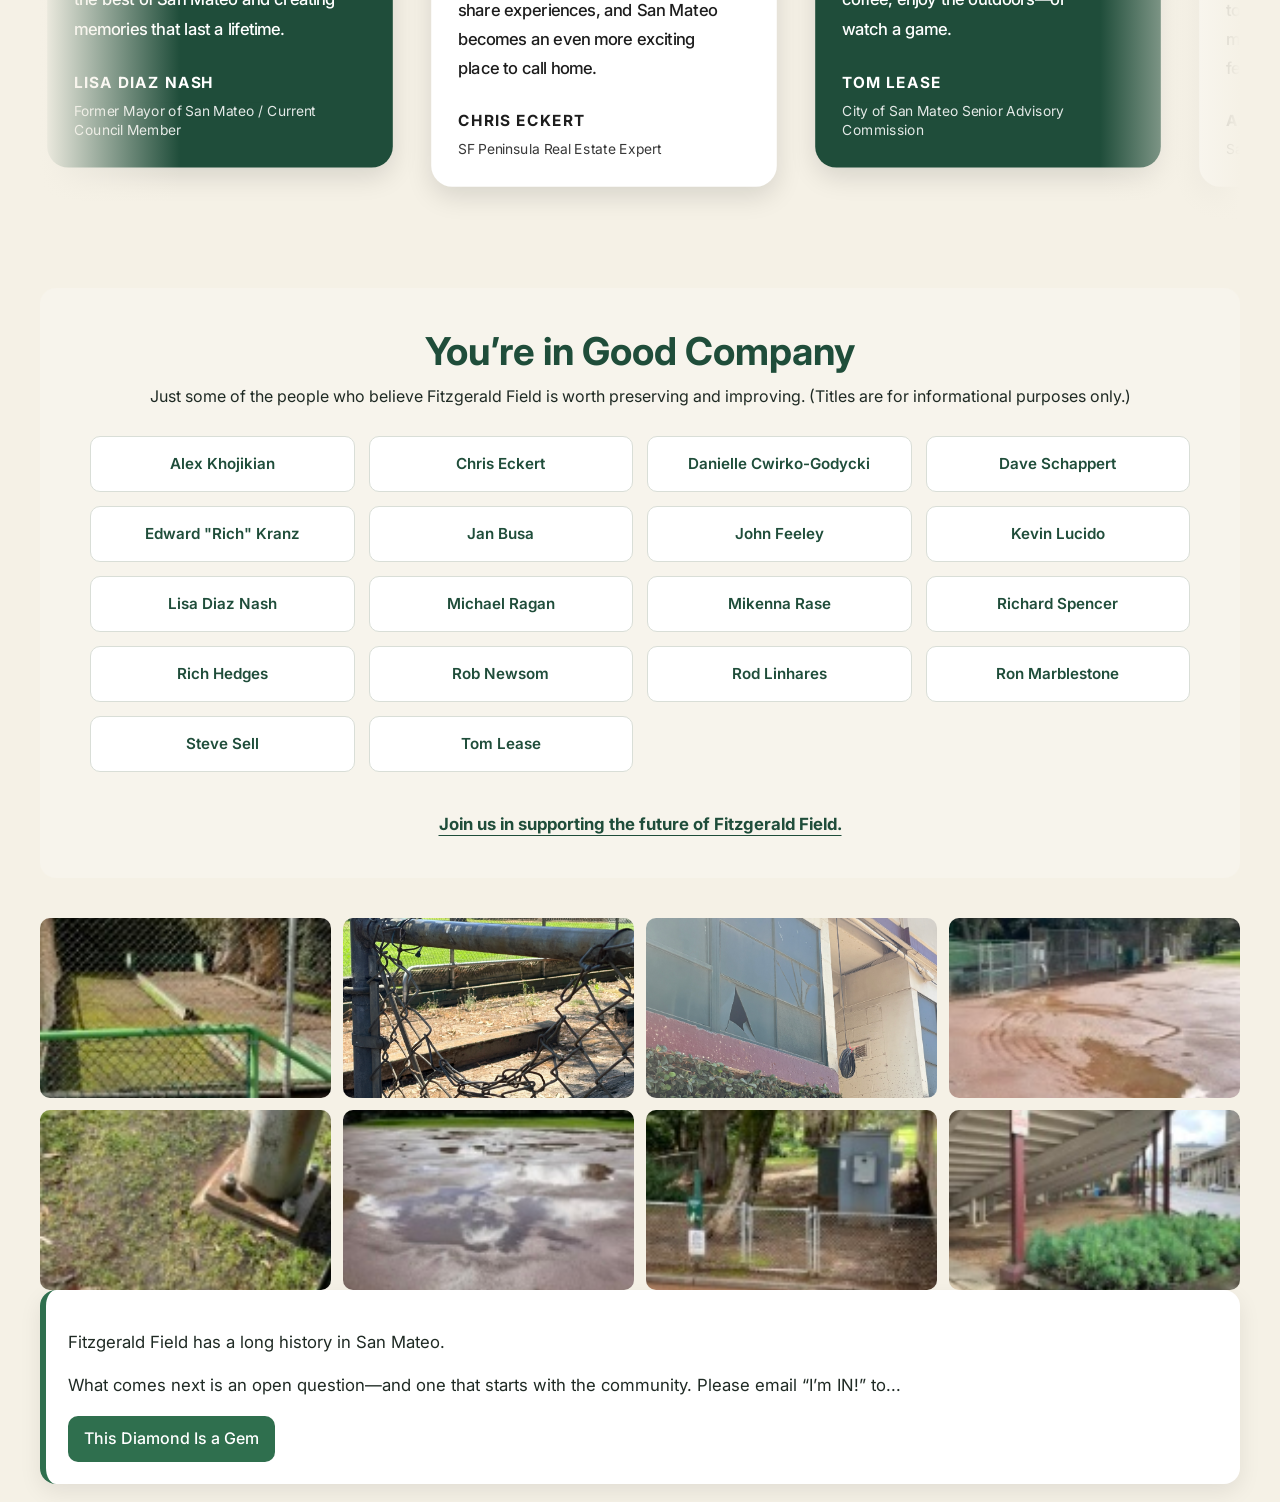
==== commit 71ec77b4: "Update index.html" ====
--- a/index.html
+++ b/index.html
@@ -598,7 +598,7 @@
   <!-- SUPPORTERS -->
   <section class="supporters-section">
     <h2>You’re in Good Company</h2>
-    <p class="supporters-subtitle">Just some of the people who believe Fitzgerald Field is worth preserving and improving. (Titles are for informational purposes only.</p>
+    <p class="supporters-subtitle">Just some of the people who believe Fitzgerald Field is worth preserving and improving. (Titles are for informational purposes only.)</p>
 
     <div class="supporters-grid">
 
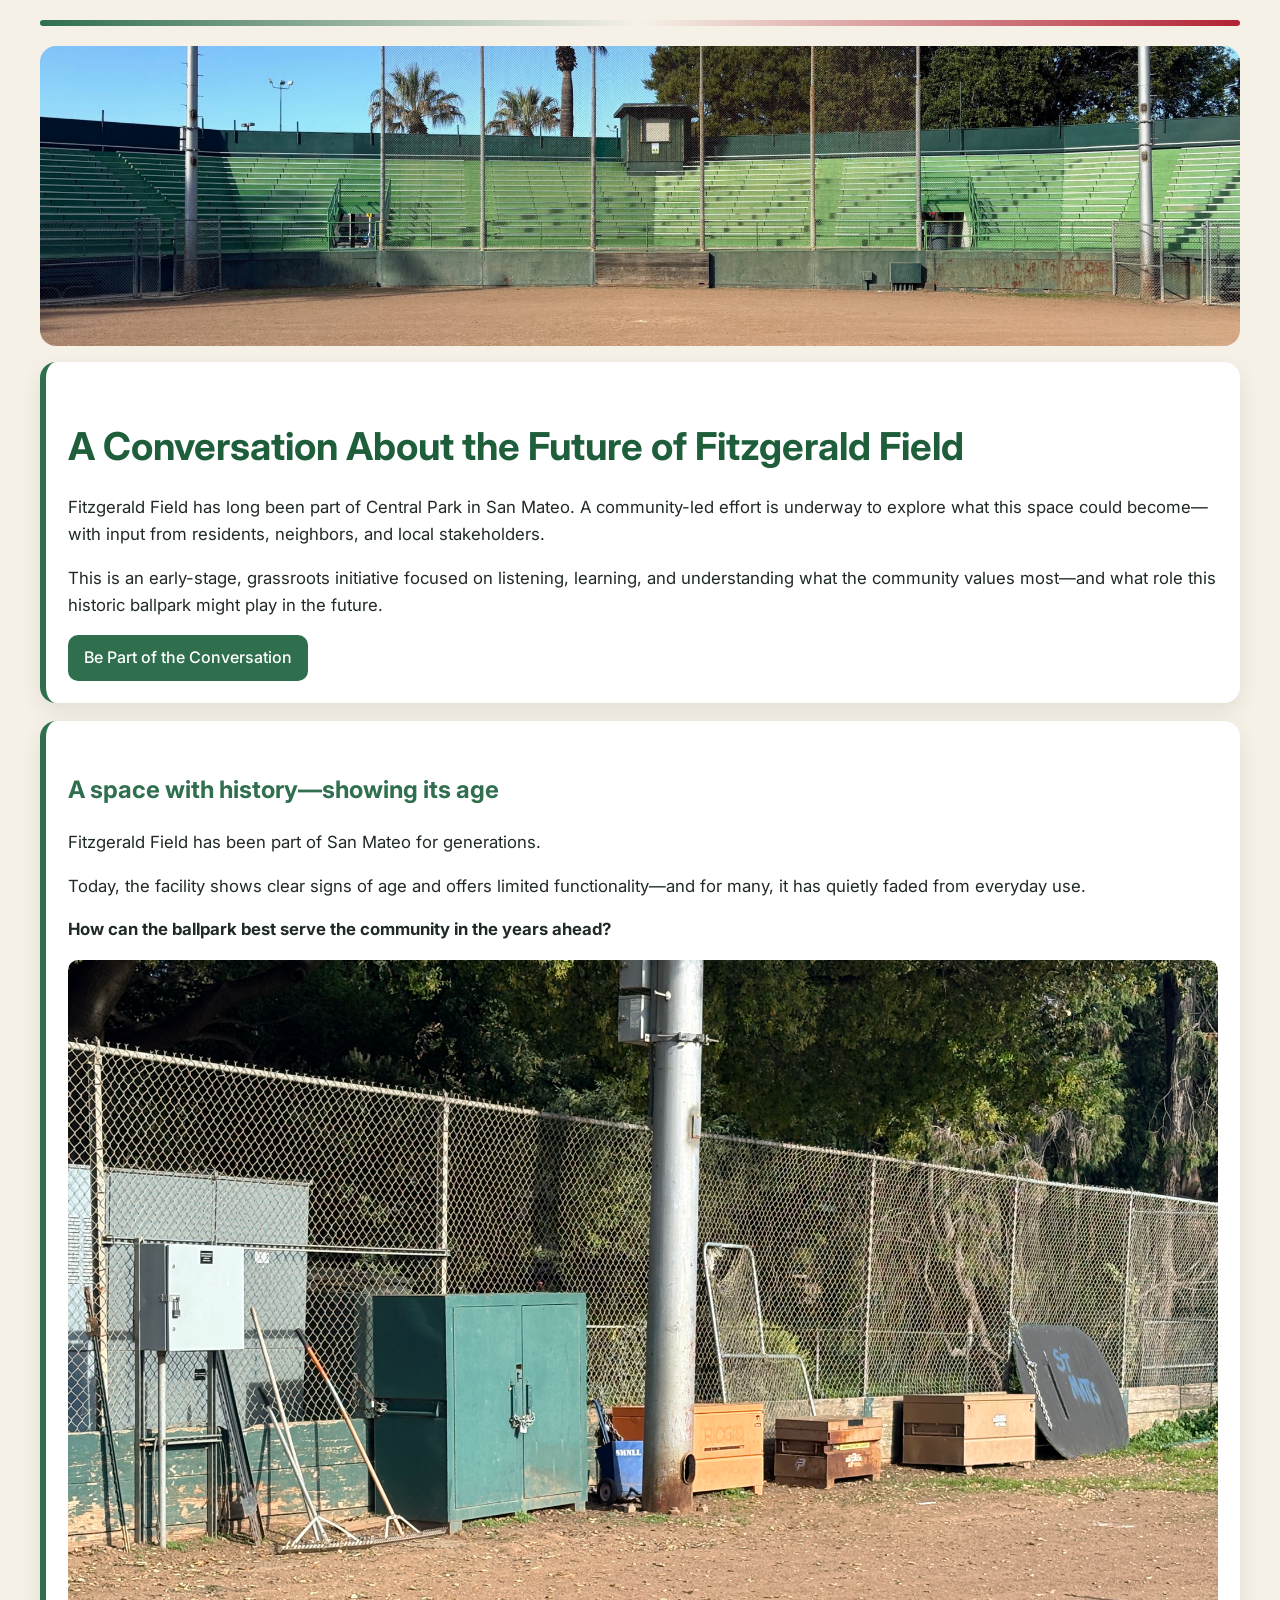
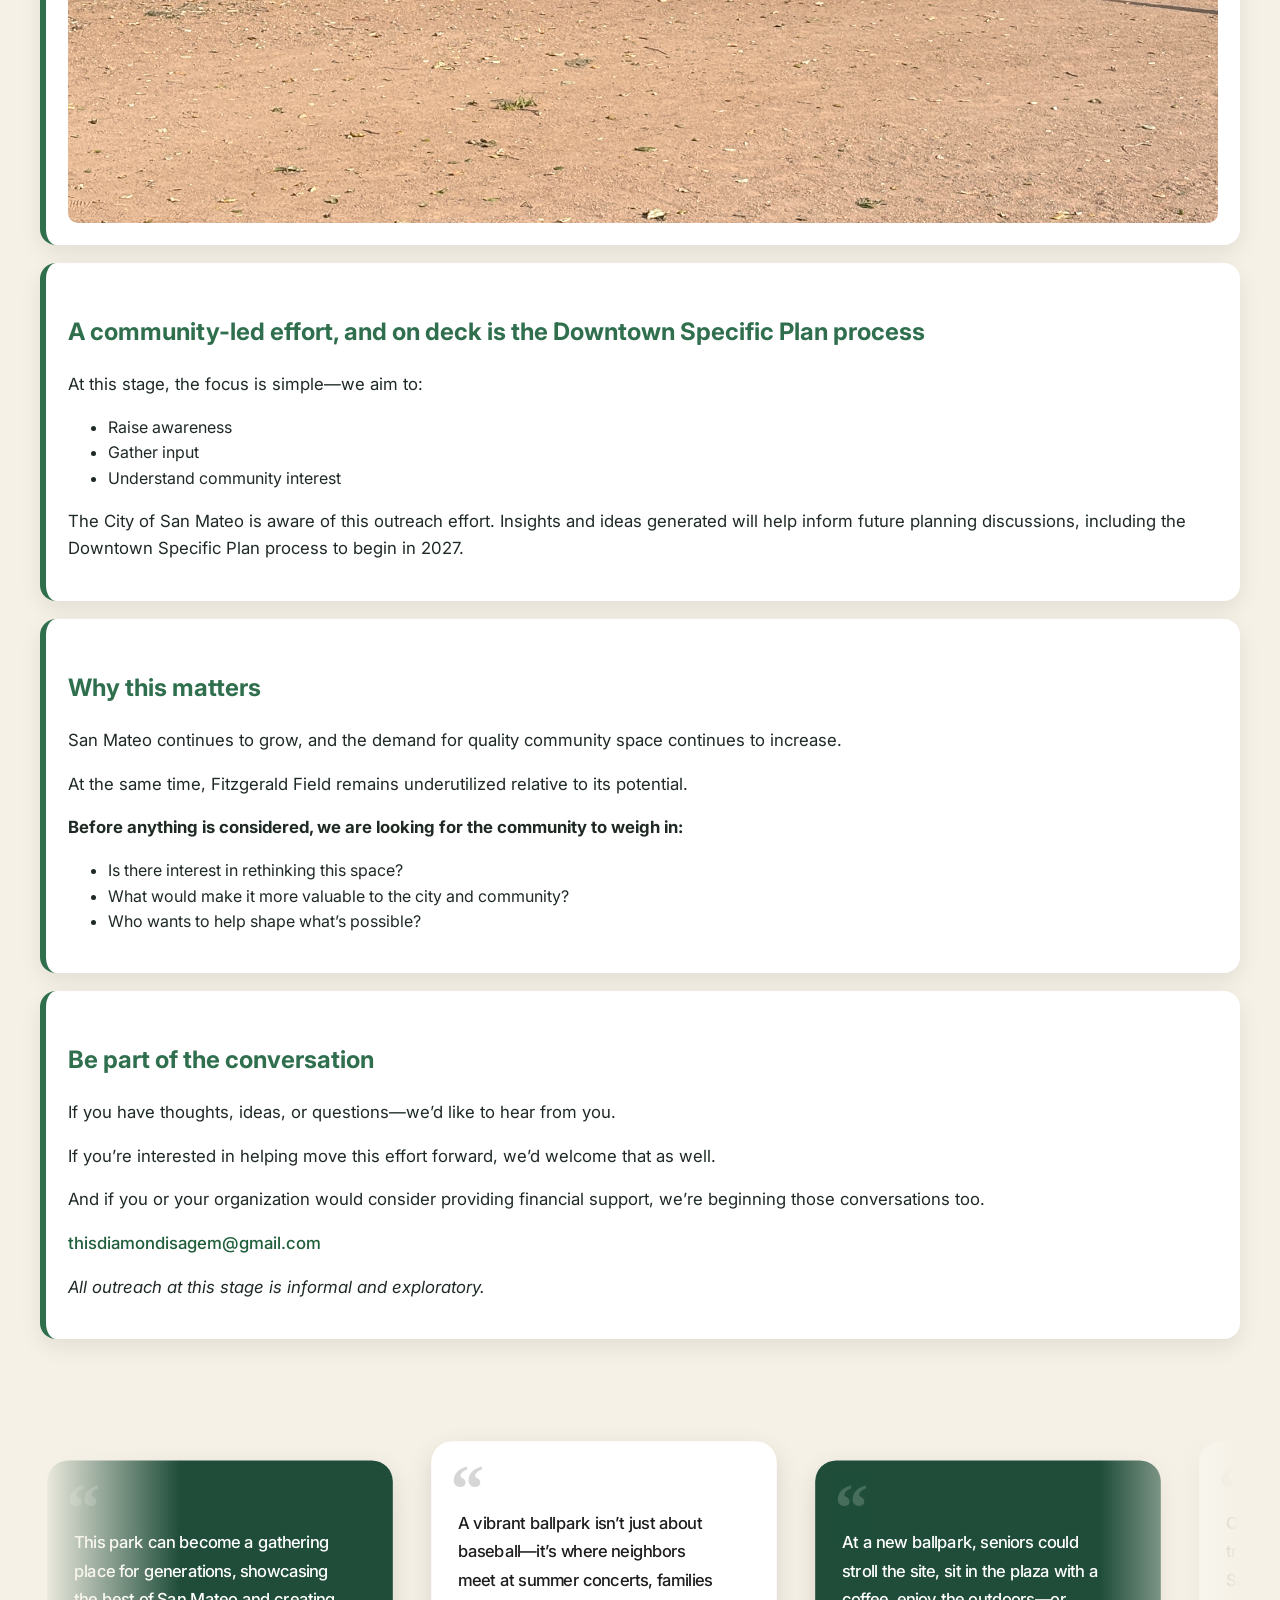
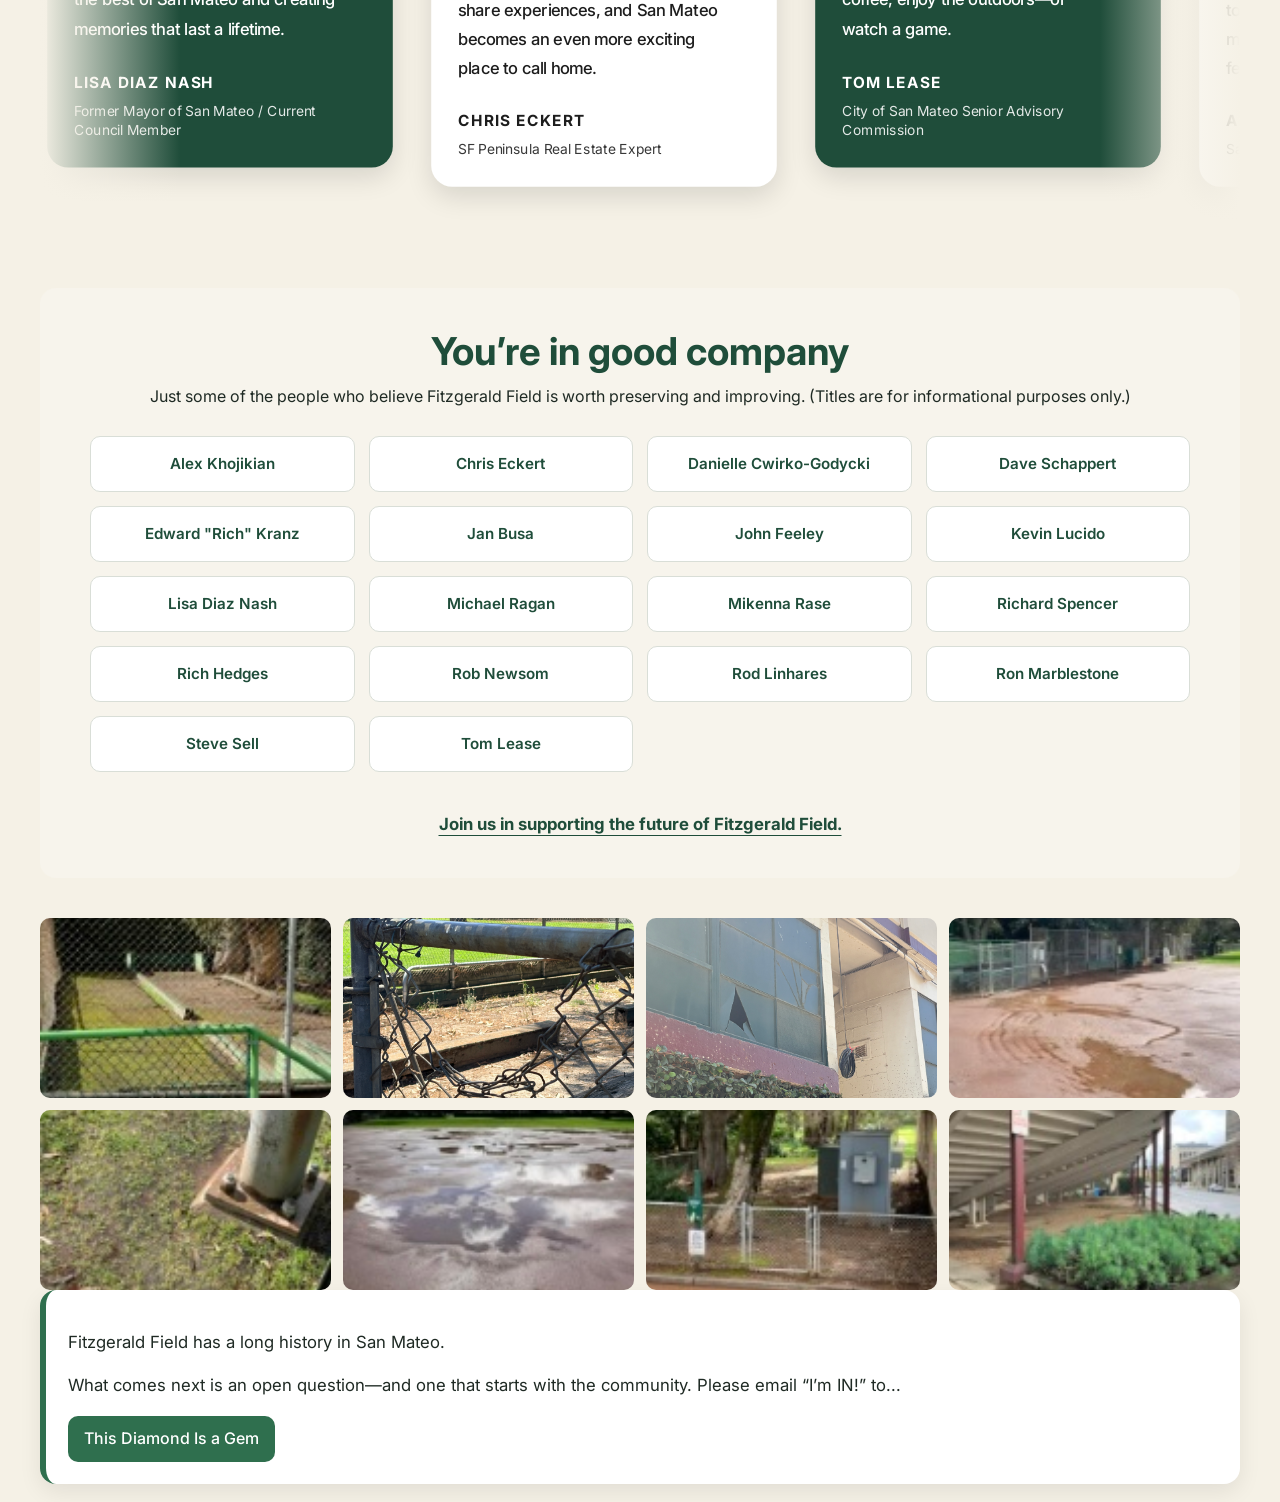
==== commit 73fc5c55: "Update index.html" ====
--- a/index.html
+++ b/index.html
@@ -333,7 +333,7 @@
 
   <!-- REALITY -->
   <section class="card section">
-    <h2>A Space with History—Showing Its Age</h2>
+    <h2>A space with history—showing its age</h2>
 
     <p>Fitzgerald Field has been part of San Mateo for generations.</p>
 
@@ -346,7 +346,7 @@
 
   <!-- COMMUNITY EFFORT -->
   <section class="card section">
-    <h2>A Community-Led Effort, and on deck is the Downtown Specific Plan Process</h2>
+    <h2>A community-led effort, and on deck is the Downtown Specific Plan process</h2>
 
     <p>At this stage, the focus is simple—we aim to:</p>
 
@@ -361,7 +361,7 @@
 
   <!-- WHY NOW -->
   <section class="card section">
-    <h2>Why This Matters</h2>
+    <h2>Why this matters</h2>
 
     <p>San Mateo continues to grow, and the demand for quality community space continues to increase.</p>
 
@@ -376,9 +376,9 @@
     </ul>
   </section>
 
-  <!-- Be Part of the Conversation -->
+  <!-- Be part of the conversation -->
   <section class="card section">
-    <h2>Be Part of the Conversation</h2>
+    <h2>Be part of the conversation</h2>
 
     <p>If you have thoughts, ideas, or questions—we’d like to hear from you.</p>
 
@@ -597,7 +597,7 @@
 
   <!-- SUPPORTERS -->
   <section class="supporters-section">
-    <h2>You’re in Good Company</h2>
+    <h2>You’re in good company</h2>
     <p class="supporters-subtitle">Just some of the people who believe Fitzgerald Field is worth preserving and improving. (Titles are for informational purposes only.)</p>
 
     <div class="supporters-grid">
@@ -619,17 +619,17 @@
 
       <details class="supporter-card">
         <summary>Dave Schappert</summary>
-        <div class="supporter-popup"><strong>Chris Eckert</strong>Retired PG&E Troubleman of 40 years, and 50-year resident of San Mateo</div>
+        <div class="supporter-popup"><strong>Dave Schappert</strong>Retired PG&E Troubleman of 40 years, and 50-year resident of San Mateo</div>
       </details>
       
       <details class="supporter-card">
         <summary>Edward "Rich" Kranz</summary>
-        <div class="supporter-popup"><strong>Chris Eckert</strong>Chair, City of San Mateo Sustainability and Infrastructure Commission</div>
+        <div class="supporter-popup"><strong>Edward "Rich" Kranz</strong>Chair, City of San Mateo Sustainability and Infrastructure Commission</div>
       </details>
       
       <details class="supporter-card">
         <summary>Jan Busa</summary>
-        <div class="supporter-popup"><strong>Chris Eckert</strong>Board of Directors, San Mateo Sister City Toyonaka</div>
+        <div class="supporter-popup"><strong>Jan Busa</strong>Board Member, San Mateo Sister City Toyonaka</div>
       </details>
       
       <details class="supporter-card">
@@ -649,7 +649,7 @@
 
       <details class="supporter-card">
         <summary>Michael Ragan</summary>
-        <div class="supporter-popup"><strong>Chris Eckert</strong>President, Beresford Hillsdale Neighborhood Association  </div>
+        <div class="supporter-popup"><strong>Michael Ragan</strong>President, Beresford Hillsdale Neighborhood Association  </div>
       </details>
       
       <details class="supporter-card">
@@ -664,7 +664,7 @@
 
       <details class="supporter-card">
         <summary>Rich Hedges</summary>
-        <div class="supporter-popup"><strong>Chris Eckert</strong>Former City of San Mateo Council Member
+        <div class="supporter-popup"><strong>Rich Hedges</strong>Former City of San Mateo Council Member
 Current Member of San Mateo Police Department Neighborhood Watch Board </div>
       </details>
       
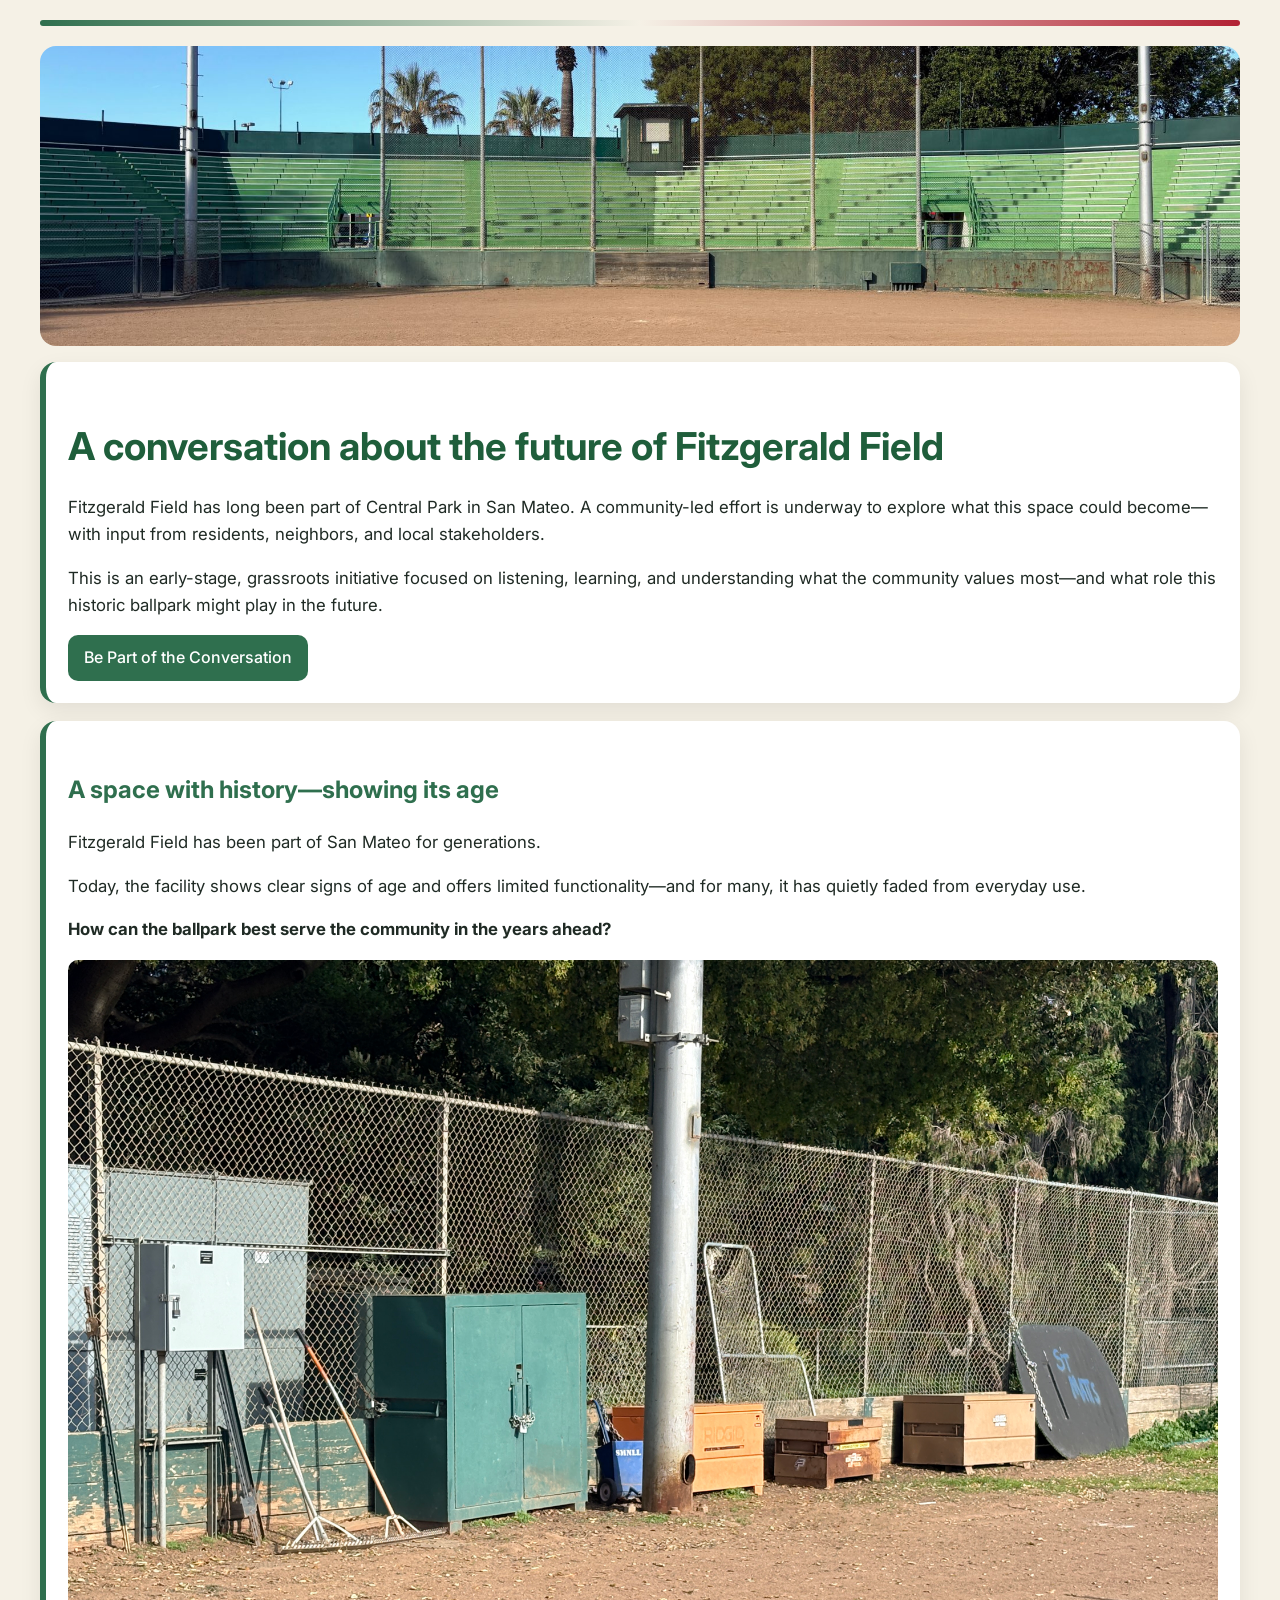
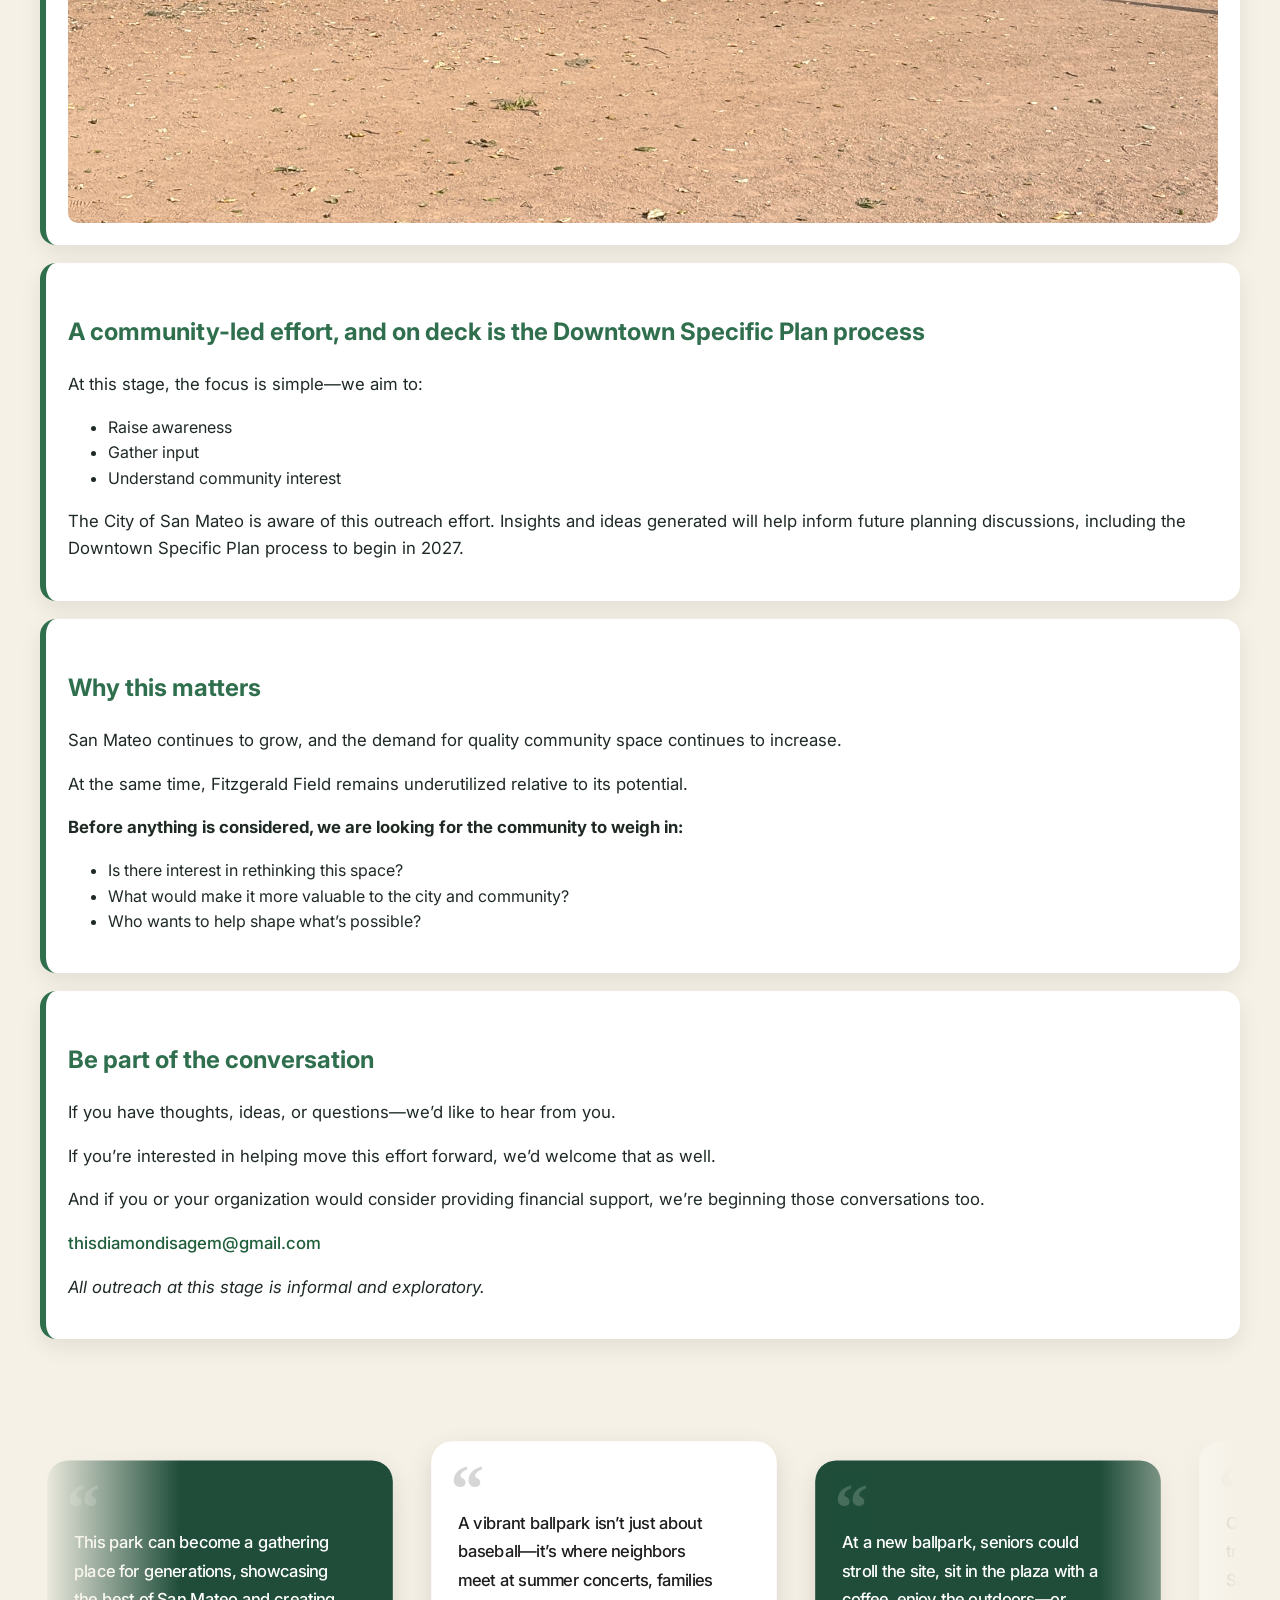
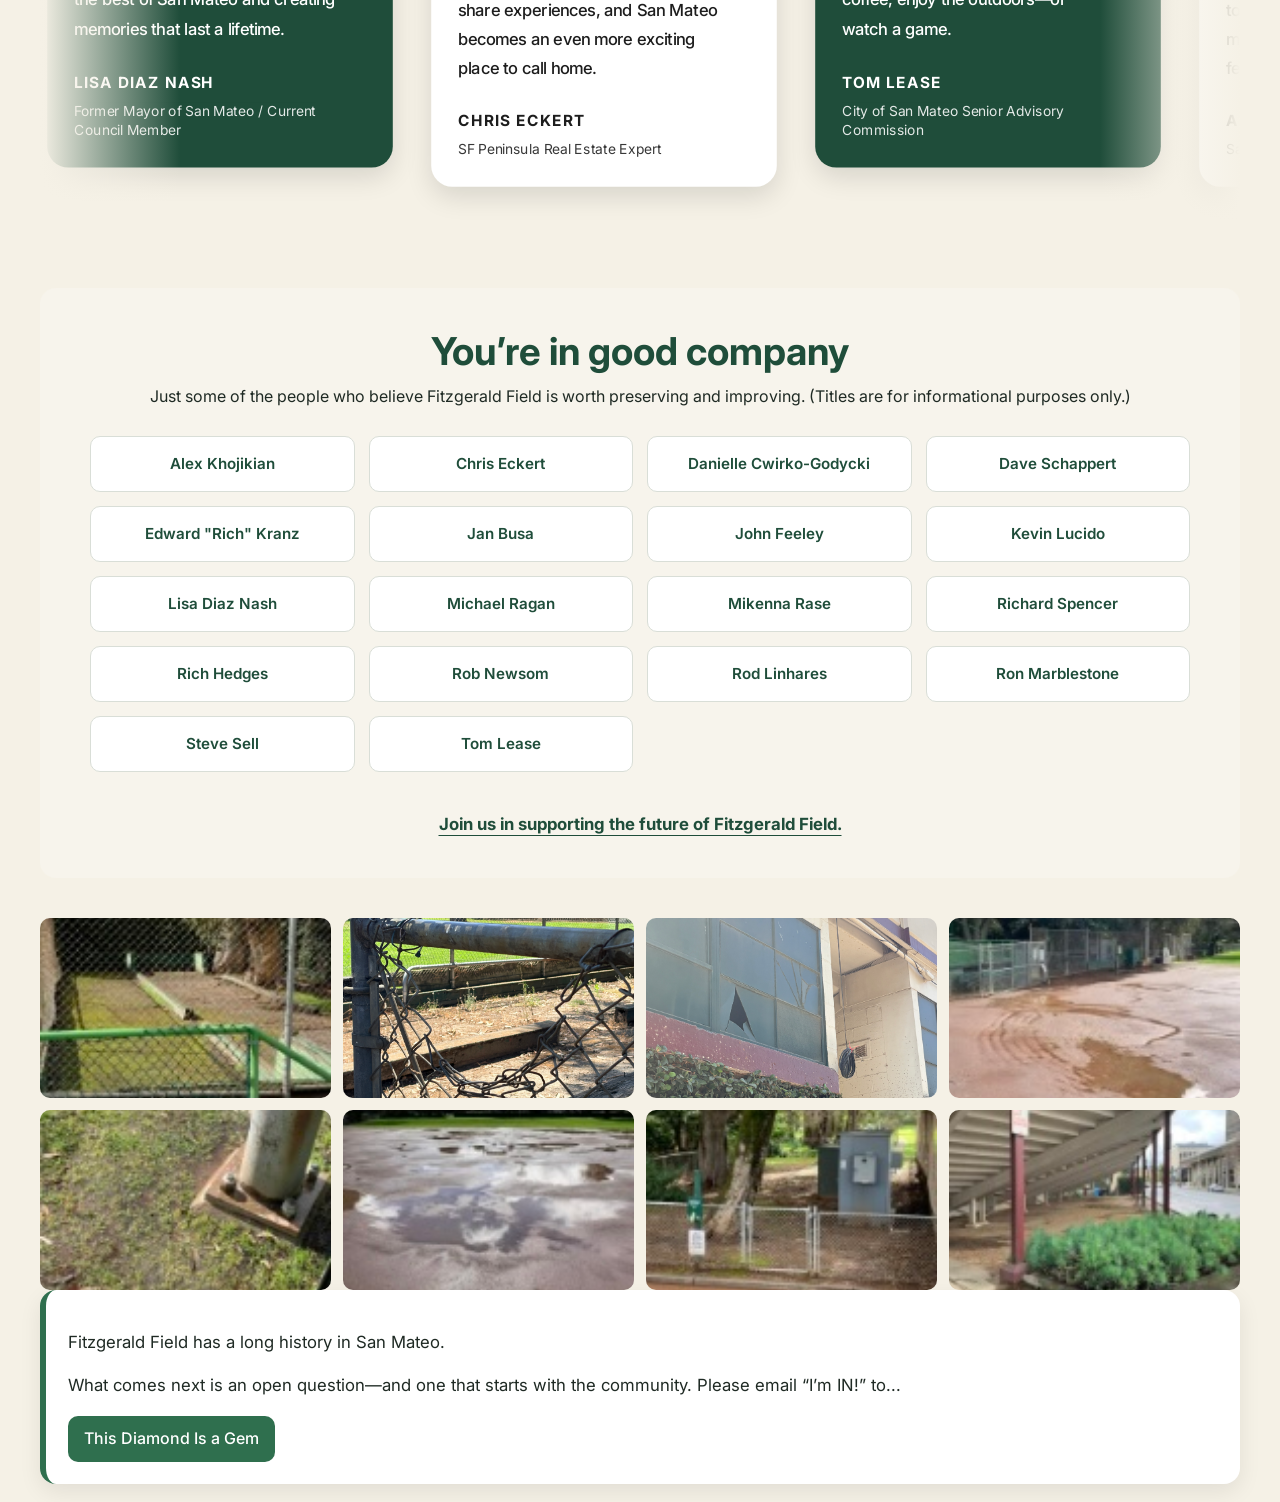
==== commit 93e0824d: "Update index.html" ====
--- a/index.html
+++ b/index.html
@@ -317,7 +317,7 @@
     <div class="overlay"></div>
 
     <div class="hero-content">
-      <h1>A Conversation About the Future of Fitzgerald Field</h1>
+      <h1>A conversation about the future of Fitzgerald Field</h1>
 
       <p>
         Fitzgerald Field has long been part of Central Park in San Mateo. A community-led effort is underway to explore what this space could become—with input from residents, neighbors, and local stakeholders.
